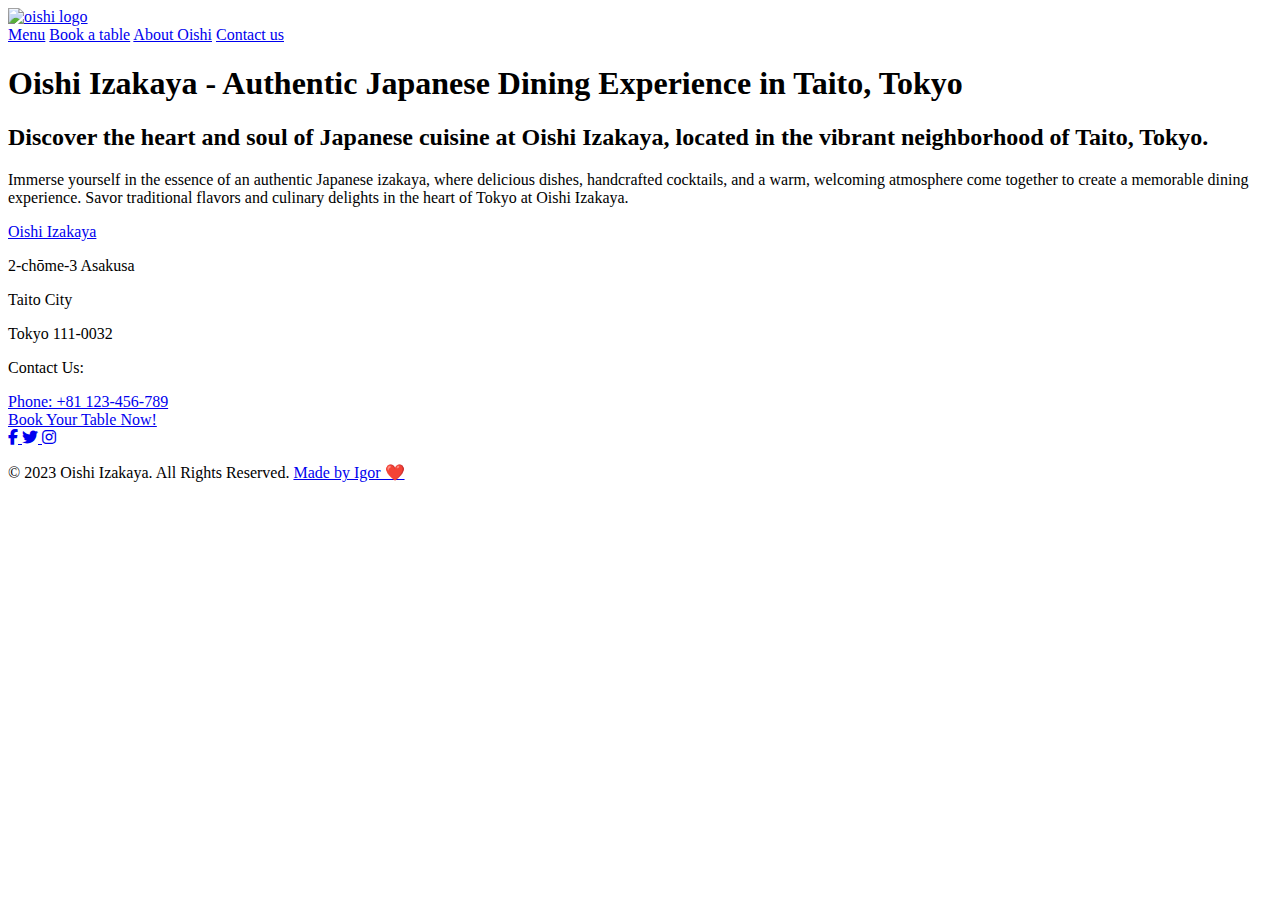
==== about.html @ 7a70d9ac "feat: add about.html" ====
<!DOCTYPE html>
<html lang="en">
<head>
    <meta charset="UTF-8">
    <meta name="viewport" content="width=device-width, initial-scale=1.0">
    <title>Oishi Izakaya, About Us</title>
    <link rel="stylesheet" href="css/styles.css">
    <link rel="stylesheet" href="https://cdnjs.cloudflare.com/ajax/libs/font-awesome/6.4.0/css/all.min.css">
    <link rel="icon" href="img/favicon.ico" type="image/x-icon">
    <meta name="description" content="Experience Oishi Izakaya - a haven of authentic Japanese flavors and ambiance. Indulge in the delicacies of traditional Japanese cuisine and drinks.">
    <meta name="keywords" content="Oishi, Izakaya, Japanese, Tavern, Sake, Cuisine, Authentic, Tokyo Flavors">
    <meta name="author" content="Igor Dinuzzi">
    <meta name="robots" content="index, follow">
    <meta name="og:title" content="Oishi Izakaya - Authentic Japanese Flavors and Ambiance">
    <meta name="og:description" content="Experience Oishi Izakaya - a haven of authentic Japanese flavors and ambiance. Indulge in the delicacies of traditional Japanese cuisine and drinks.">
    <meta name="og:url" content="https://igordinuzzi.github.io/oishiizakaya/">
    <meta name="og:type" content="website">
    <meta name="og:site_name" content="Oishi Izakaya">    
</head>
<body>
    <header>
        <div>
            <a href="index.html" aria-label="Oishi Izakaya Home"><img src="img/oishi-logo.svg" alt="oishi logo"></a>
        </div>
        <nav>
            <a href="menu.html" aria-label="View our menu">Menu</a>
            <a href="reservation.html" aria-label="Reserve a table at our izakaya">Book a table</a>
            <a href="about.html" aria-label="Learn more about our history and values">About Oishi</a>
            <a href="contact.html" aria-label="Contact us">Contact us</a>
        </nav>
    </header>
<main>
        <div>
            <h1>Oishi Izakaya - Authentic Japanese Dining Experience in Taito, Tokyo</h1>
            <h2>Discover the heart and soul of Japanese cuisine at Oishi Izakaya, located in the vibrant neighborhood of Taito, Tokyo.</h2>
            <p>Immerse yourself in the essence of an authentic Japanese izakaya, where delicious dishes, handcrafted cocktails, and a warm, welcoming 
            atmosphere come together to create a memorable dining experience. Savor traditional flavors and culinary delights in 
            the heart of Tokyo at Oishi Izakaya.</p>
        </div>
    </main>
    <footer>
        <div class="address">
            <a href="https://maps.app.goo.gl/okZDz75m9zWryP996" target="_blank"><p>Oishi Izakaya</p></a>
            <p>2-chōme-3 Asakusa</p>
            <p>Taito City</p>
            <p>Tokyo 111-0032</p>
        </div>
    
        <div class="contact">
            <p>Contact Us:</p>
            <a href="tel:+81123456789">Phone: +81 123-456-789</a>
        </div>
    
        <div class="cta">
            <a href="reservation.html">Book Your Table Now!</a>
        </div>
    
        <div class="social-icons">
            <a href="https://www.facebook.com/" target="_blank" aria-label="Link to our Facebook page">
                <i class="fab fa-facebook-f"></i>
            </a>
            <a href="https://twitter.com/" target="_blank" aria-label="Link to our Twitter page">
                <i class="fab fa-twitter"></i>
            </a>
            <a href="https://www.instagram.com/" target="_blank" aria-label="Link to our Instagram page">
                <i class="fab fa-instagram"></i>
            </a>
        </div>
    
        <div class="copyright">
            <p>&copy; 2023 Oishi Izakaya. All Rights Reserved. <a href="https://github.com/igordinuzzi/" target="_blank">Made by Igor ❤️</a></p>
        </div>
    </footer>
    
    <script src="script/script.js"></script>  
</body>
</html>
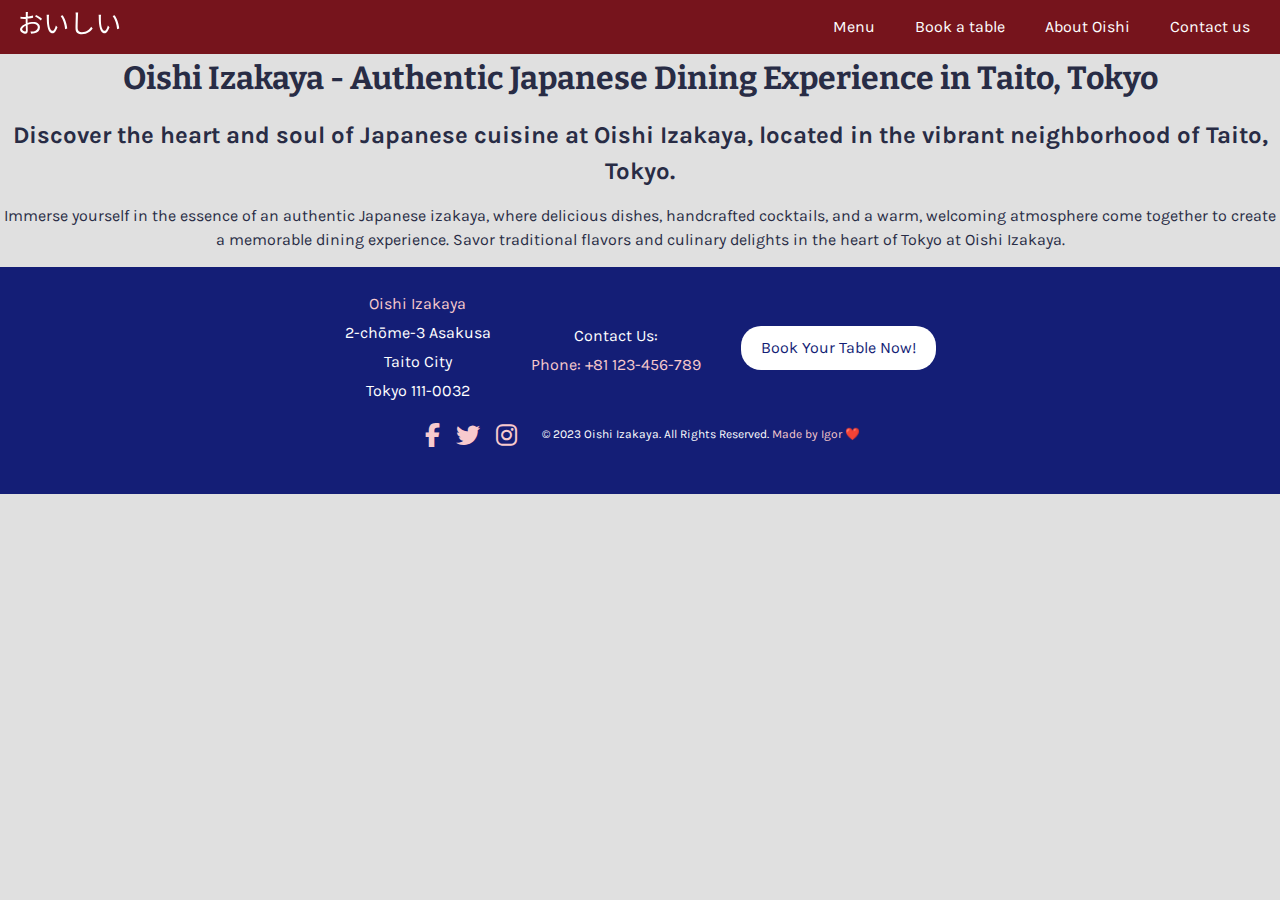
==== commit 77b1da3c: "Update footer in ABOUT" ====
--- a/about.html
+++ b/about.html
@@ -39,36 +39,40 @@
         </div>
     </main>
     <footer>
-        <div class="address">
-            <a href="https://maps.app.goo.gl/okZDz75m9zWryP996" target="_blank"><p>Oishi Izakaya</p></a>
-            <p>2-chōme-3 Asakusa</p>
-            <p>Taito City</p>
-            <p>Tokyo 111-0032</p>
+        <div class="upper-row">
+            <div class="address">
+                <a href="https://maps.app.goo.gl/okZDz75m9zWryP996" target="_blank"><p>Oishi Izakaya</p></a>
+                <p>2-chōme-3 Asakusa</p>
+                <p>Taito City</p>
+                <p>Tokyo 111-0032</p>
+            </div>
+    
+            <div class="contact">
+                <p>Contact Us:</p>
+                <a href="tel:+81123456789">Phone: +81 123-456-789</a>
+            </div>
+    
+            <div class="cta">
+                <a href="reservation.html">Book Your Table Now!</a>
+            </div>
         </div>
     
-        <div class="contact">
-            <p>Contact Us:</p>
-            <a href="tel:+81123456789">Phone: +81 123-456-789</a>
-        </div>
+        <div class="lower-row">
+            <div class="social-icons">
+                <a href="https://www.facebook.com/" target="_blank" aria-label="Link to our Facebook page">
+                    <i class="fab fa-facebook-f"></i>
+                </a>
+                <a href="https://twitter.com/" target="_blank" aria-label="Link to our Twitter page">
+                    <i class="fab fa-twitter"></i>
+                </a>
+                <a href="https://www.instagram.com/" target="_blank" aria-label="Link to our Instagram page">
+                    <i class="fab fa-instagram"></i>
+                </a>
+            </div>
     
-        <div class="cta">
-            <a href="reservation.html">Book Your Table Now!</a>
-        </div>
-    
-        <div class="social-icons">
-            <a href="https://www.facebook.com/" target="_blank" aria-label="Link to our Facebook page">
-                <i class="fab fa-facebook-f"></i>
-            </a>
-            <a href="https://twitter.com/" target="_blank" aria-label="Link to our Twitter page">
-                <i class="fab fa-twitter"></i>
-            </a>
-            <a href="https://www.instagram.com/" target="_blank" aria-label="Link to our Instagram page">
-                <i class="fab fa-instagram"></i>
-            </a>
-        </div>
-    
-        <div class="copyright">
-            <p>&copy; 2023 Oishi Izakaya. All Rights Reserved. <a href="https://github.com/igordinuzzi/" target="_blank">Made by Igor ❤️</a></p>
+            <div class="copyright">
+                <p>&copy; 2023 Oishi Izakaya. All Rights Reserved. <a href="https://github.com/igordinuzzi/" target="_blank">Made by Igor ❤️</a></p>
+            </div>
         </div>
     </footer>
     
--- a/css/styles.css
+++ b/css/styles.css
@@ -0,0 +1,535 @@
+@import url('https://fonts.googleapis.com/css2?family=Bitter&family=Karla:wght@300;400;700&display=swap');
+
+* {
+  margin: 0;
+  padding: 0;
+  box-sizing: border-box;
+}
+
+body {
+  line-height: 1.5;
+  color: #282c45; 
+  background-color: #E0E0E0; 
+  font-family: 'Karla', sans-serif;
+  font-size: 16px;
+  text-align: center;
+}
+
+/* Style for the container */
+.container {
+  display: flex;
+  justify-content: space-between;
+  align-items: center;
+  flex-wrap: wrap;
+  margin: 0;
+  padding: 0;
+  height: auto; 
+}
+
+/* Style for each column */
+.column {
+  flex: 0 0 calc(50% - 0.5px); 
+  max-width: calc(50% - 0.5px); 
+  padding: 0;
+  text-align: center;
+  margin: 0;
+  position: relative;
+  overflow: hidden;
+  box-sizing: border-box;
+  height: auto; 
+
+  /* Adjust the position property for child elements */
+  display: flex;
+  flex-direction: column;
+  justify-content: space-between;
+}
+
+/* Style for images within columns */
+.column img {
+  width: 100%;
+  max-height: 100%;
+  object-fit: cover;
+  height: auto; 
+}
+
+/* Style for the semi-transparent overlay */
+.column::before {
+  content: "";
+  position: absolute;
+  top: 0;
+  left: 0;
+  width: 100%;
+  height: 100%;
+  background: rgba(0, 0, 0, 0.6);
+  opacity: 0;
+  z-index: 1;
+  transition: opacity 0.3s;
+}
+
+/* Style for text */
+.column .content {
+  position: absolute;
+  bottom: 0; 
+  left: 50%;
+  transform: translateX(-50%); 
+  z-index: 2;
+  color: #fff;
+  text-align: center;
+  padding: 20px;
+  background: rgba(0, 0, 0, 0.6); 
+  width: 100%;
+}
+
+.column h1,
+.column a {
+  z-index: 3; /* Adjust z-index for text and button */
+  margin: 0;
+  padding: 10px;
+}
+
+/* Center text and button vertically and horizontally */
+.column h1 {
+  display: inline-block;
+  text-align: center;
+}
+
+/* Media query for smaller screens (e.g., mobile) */
+@media screen and (max-width: 768px) {
+  .container {
+    flex-direction: column;
+  }
+
+  .column {
+    flex: 0 0 100%; /* Make the columns full width on mobile */
+    margin-bottom: 1px; 
+
+    /* Adjust font size and padding for text and button on mobile */
+    .column h1 {
+      font-size: 24px;
+      padding: 10px;
+    }
+
+    .column a {
+      font-size: 16px;
+      padding: 10px 20px;
+    }
+  }
+}
+
+
+
+
+
+
+
+
+/* Fonts */
+h1, h2, h3, h4, h5, h6 {
+    font-weight: bold;
+    margin-bottom: 15px;
+  }
+  
+  h1 {
+    font-size: 32px;
+    font-family: 'Bitter', serif;
+    text-align: center;
+  }
+  
+  h2 {
+    font-size: 24px;
+  }
+  
+  p {
+    margin-bottom: 15px;
+  }
+  
+  /* Navigation */
+  header {
+    display: flex;
+    justify-content: space-between;
+    align-items: center;
+    background-color: #76141C;
+    padding: 10px 20px;
+    color: #fff;
+    text-align: center;
+  }
+  
+
+header div img {
+    width: 100px; 
+    height: auto;
+}
+
+nav {
+    display: flex;
+    gap: 20px;
+}
+
+nav a {
+    color: #fff;
+    text-decoration: none;
+    padding: 5px 10px;
+    border-radius: 5px;
+    transition: background-color 0.3s;
+}
+
+nav a:hover {
+    background-color: #141E76;
+    color: #fff;
+}
+
+.menu-icon {
+    display: none;
+    font-size: 24px;
+    cursor: pointer;
+}
+
+/* Responsive design */
+@media screen and (max-width: 768px) {
+    nav {
+        display: none;
+    }
+
+    .menu-icon {
+        display: block;
+        color: #fff;
+    }
+}
+
+  /* Footer */
+
+  footer {
+    background-color: #141E76;
+    color: #fff;
+    padding: 20px;
+    font-family: 'Karla', sans-serif;
+    text-align: center;
+    margin-top: 0; /* Set the margin-top to 0 to remove spacing from the top */
+    margin-bottom: 0; /* Set the margin-bottom to 0 to remove spacing from the bottom */
+  }
+
+footer a {
+    color: #F8CACD;
+    text-decoration: none;
+}
+
+footer a:hover {
+    color: #B5BCFF;
+}
+
+.upper-row, .lower-row {
+    display: flex;
+    justify-content: center;
+    align-items: center;
+    flex-wrap: wrap;
+    gap: 20px;
+    margin-bottom: 10px;
+}
+
+.address, .contact, .cta {
+    margin: 0 10px;
+}
+
+.address p, .contact p {
+    margin: 5px 0;
+}
+
+.cta a {
+    display: inline-block;
+    background-color: #fff;
+    color: #141E76;
+    padding: 10px 20px;
+    border-radius: 20px;
+    transition: background-color 0.3s ease;
+}
+
+.cta a:hover {
+    background-color: #B5BCFF;
+    color: #141E76;
+}
+
+.social-icons {
+    font-size: 24px;
+    margin-bottom: 10px;
+}
+
+.social-icons a {
+    margin: 0 5px;
+}
+
+.copyright {
+    font-size: 12px;
+}
+
+@media (max-width: 768px) {
+    .upper-row, .lower-row {
+        flex-direction: column;
+    }
+
+    .address, .contact, .cta {
+        margin: 10px 0;
+    }
+}
+
+
+
+/* Links */
+
+  a {
+    text-decoration: none;
+    color: #76141C;
+  }
+  
+  a:hover {
+    text-decoration: none;
+    color: #141E76;
+  }
+
+
+/* Style for the hero image container */
+.hero-image {
+  position: relative;
+  width: 100%;
+  max-width: 100%;
+}
+
+/* Style for the hero image */
+.hero-image img {
+  width: 100%;
+  height: auto;
+  display: block;
+}
+
+/* Style for the semi-transparent overlay */
+.hero-image::before {
+  content: "";
+  position: absolute;
+  top: 0;
+  left: 0;
+  width: 100%;
+  height: 100%;
+  background: rgba(0, 0, 0, 0.6); 
+}
+
+/* Style for the hero text and button */
+.hero-text {
+  position: absolute;
+  top: 50%;
+  left: 50%;
+  transform: translate(-50%, -50%);
+  text-align: center;
+  color: #fff;
+  width: 80%; 
+}
+
+.hero-text h1 {
+  font-size: 2em; 
+  margin-bottom: 1.5em; 
+}
+
+/* Style for the button */
+.btn {
+  display: inline-block;
+  padding: 10px 20px;
+  font-size: 1em; 
+  text-align: center;
+  border: none;
+  border-radius: 20px;
+  cursor: pointer;
+  transition: background-color 0.3s;
+  background-color: #76141C;
+  color: #fff;
+  font-family: 'Karla', sans-serif;
+}
+
+.btn:hover {
+  background-color: #141E76;
+  color: #fff;
+}
+
+/* Media query for smaller screens (mobile) */
+@media screen and (max-width: 768px) {
+  .hero-text {
+    width: 90%; 
+  }
+
+  .hero-text h1 {
+    font-size: 1em; 
+    margin-bottom: 1em; 
+  }
+
+  /* Style for the button on smaller screens */
+  .btn {
+    font-size: 0.9em; 
+    padding: 0.8em 1.6em; 
+  }
+}
+
+
+/* Style for the reviews section */
+.reviews-section {
+  background-color: #F8CACD;
+  color: #141E76;
+  padding: 40px;
+  margin-bottom: 0;
+  text-align: center;
+}
+
+/* Center the text in the reviews section */
+.reviews-section h2 {
+  font-size: 28px;
+  margin-bottom: 20px;
+}
+
+/* Style for review columns */
+.review-columns {
+  display: flex;
+  justify-content: space-between;
+  flex-wrap: wrap;
+}
+
+/* Style for individual columns */
+.review-column {
+  width: calc(50% - 20px); /* 50% width with margin */
+  margin: 0 10px;
+  box-sizing: border-box;
+}
+
+/* Style for individual reviews */
+.review {
+  color: #141E76;
+  padding: 20px;
+  margin-bottom: 20px;
+  text-align: center;
+  border: 2px solid #141E76; /* Add a 1px solid border with the same color as the text */
+  background: none; /* Remove the background */
+}
+
+
+/* Style for review author's name */
+.review-author {
+  font-size: 16px;
+  font-family: 'Bitter', serif;
+}
+
+/* Style for review content */
+.review-content {
+  font-size: 18px;
+  font-weight: bold;
+}
+
+/* Responsive design for smaller screens (e.g., mobile) */
+@media screen and (max-width: 768px) {
+  /* Adjust styles for smaller screens */
+  .reviews-section h2 {
+      font-size: 24px;
+  }
+  .review-columns {
+      flex-direction: column;
+  }
+  .review-column {
+      width: 100%;
+  }
+  .review {
+      padding: 15px;
+  }
+  .review-author {
+      font-size: 14px;
+  }
+  .review-content {
+      font-size: 16px;
+  }
+}
+
+
+  /* Menu */
+
+  .item {
+    text-align: center;
+  }
+
+  .item-name {
+    font-weight: bold;
+    font-size: 20px;
+  }
+
+  .item-description {
+    color: #666;
+  }
+
+  .tab {
+  }
+
+
+/* Style for the tab */
+.tab {
+  display: inline-block;    
+  padding: 10px 20px;      
+  cursor: pointer;          
+  background-color: #f0f0f0; 
+  border: 1px solid #ccc;  
+  transition: background-color 0.3s; 
+  margin-right: 10px;      
+  border-radius: 5px;     
+  text-align: center;     
+}
+
+.tab:hover {
+  background-color: #e0e0e0; 
+}
+
+.tab.active {
+  background-color: #141E76; 
+  color: white;           
+}
+
+
+/* General styling for labels */
+label {
+  display: block;       
+  margin: 15px 0 5px;  
+  font-weight: bold;  
+  color: #333;
+}
+
+/* General styling for input fields */
+input {
+  width: 20%;         
+  padding: 10px;      
+  border: 1px solid #ccc; 
+  border-radius: 4px;  
+  font-size: 14px;    
+  color: #555;        
+  box-sizing: border-box; 
+  transition: border-color 0.3s; 
+}
+
+/* Effect for focusing on input fields */
+input:focus {
+  border-color: #141E76; 
+  outline: none;    
+}
+
+/* Styling specifically for the placeholder text in inputs */
+input::placeholder {
+  color: #999;
+}      
+
+/* Styling for the submit input */
+input[type="submit"] {
+  background-color: #76141C;  
+  color: white;               
+  padding: 10px 20px;        
+  border: none;              
+  border-radius: 5px;         
+  cursor: pointer;            
+  font-size: 16px;            
+  transition: background-color 0.3s; 
+}
+
+/* Hover effect for the submit input */
+input[type="submit"]:hover {
+  background-color: #141E76;  
+}
+
+
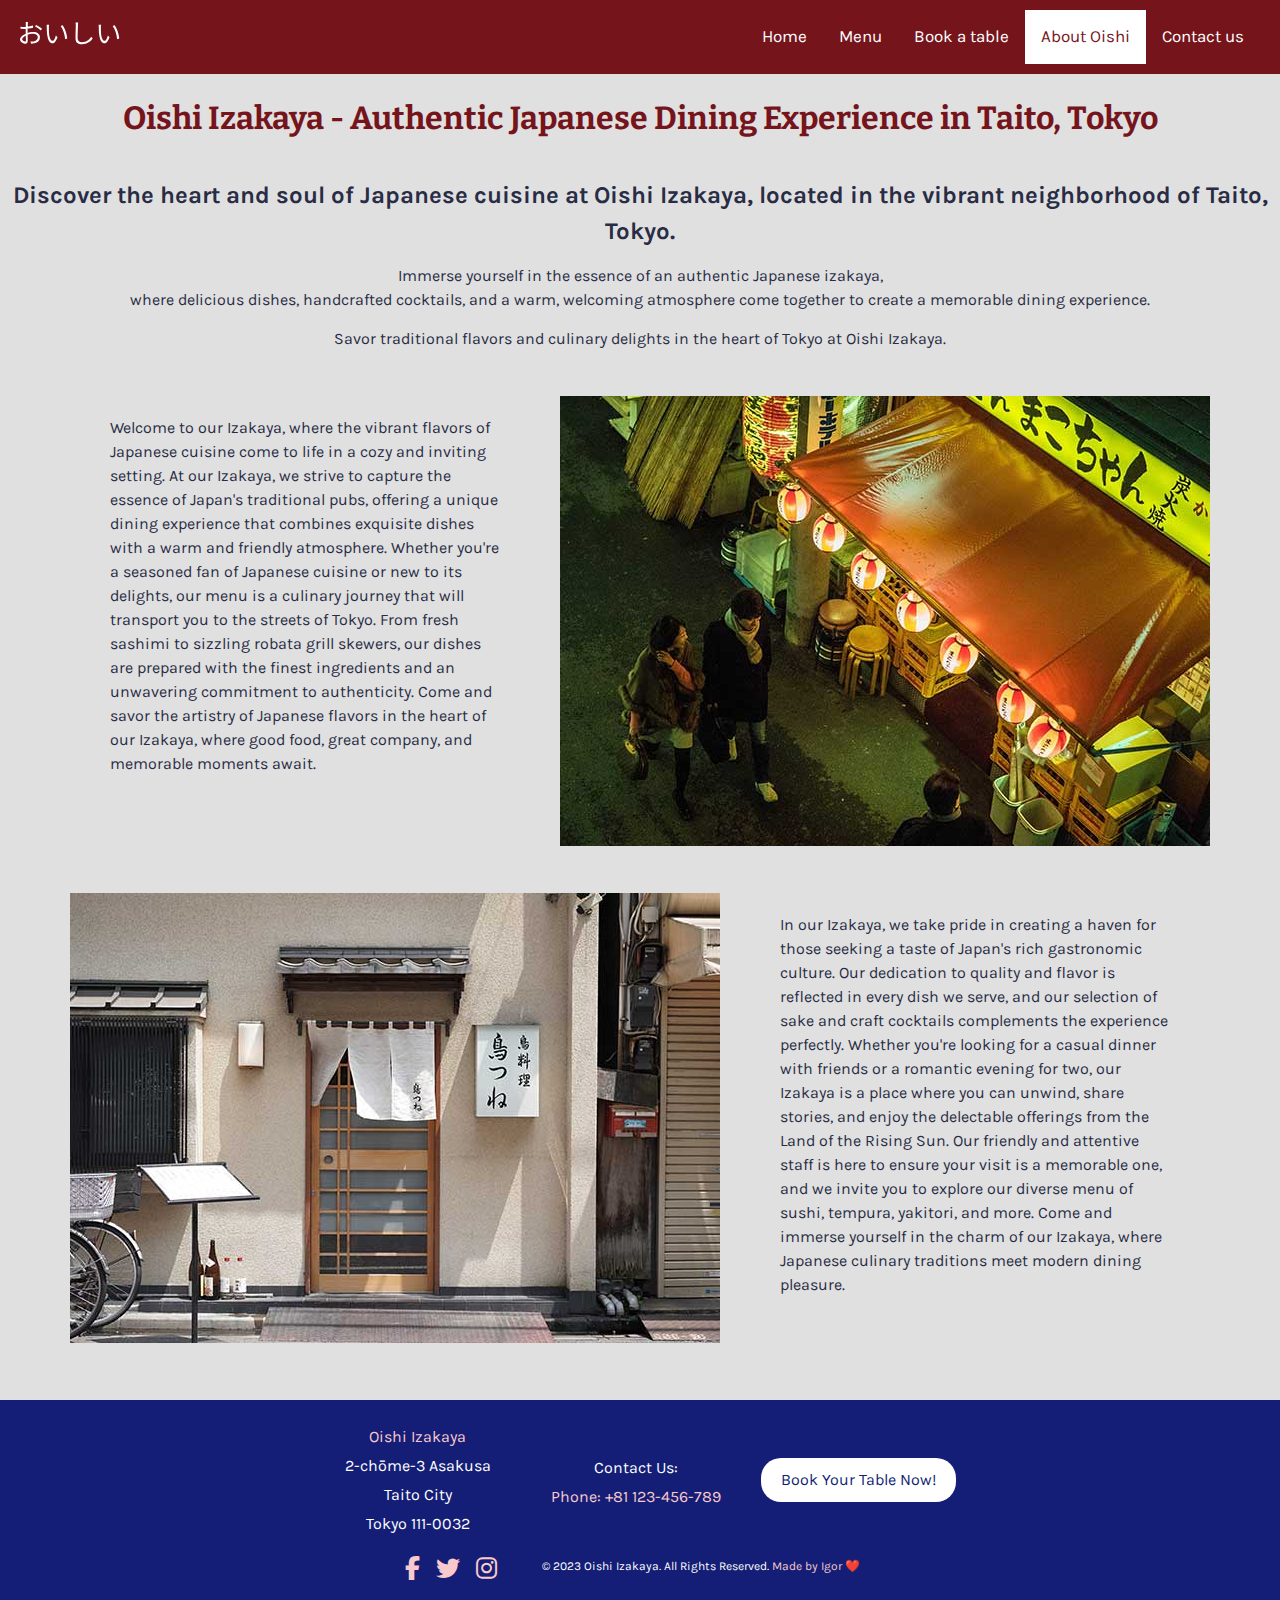
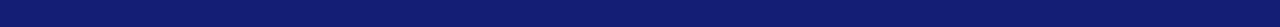
==== commit 3761205b: "Update about.html" ====
--- a/about.html
+++ b/about.html
@@ -22,20 +22,82 @@
         <div>
             <a href="index.html" aria-label="Oishi Izakaya Home"><img src="img/oishi-logo.svg" alt="oishi logo"></a>
         </div>
-        <nav>
-            <a href="menu.html" aria-label="View our menu">Menu</a>
-            <a href="reservation.html" aria-label="Reserve a table at our izakaya">Book a table</a>
-            <a href="about.html" aria-label="Learn more about our history and values">About Oishi</a>
-            <a href="contact.html" aria-label="Contact us">Contact us</a>
+        <nav aria-label="Main Navigation Menu">
+            <div class="topnav" id="myTopnav">
+                <a href="index.html" aria-label="View our menu">Home</a>
+                <a href="menu.html" aria-label="View our menu">Menu</a>
+                <a href="reservation.html" aria-label="Reserve a table at our izakaya">Book a table</a>
+                <a href="about.html" aria-label="Learn more about our history and values" class="active">About Oishi</a>
+                <a href="contact.html" aria-label="Contact us">Contact us</a>
+                <a href="javascript:void(0);" class="icon" onclick="myFunction()">
+                  <i class="fa fa-bars"></i>
+                </a>
+              </div>
         </nav>
     </header>
 <main>
         <div>
             <h1>Oishi Izakaya - Authentic Japanese Dining Experience in Taito, Tokyo</h1>
             <h2>Discover the heart and soul of Japanese cuisine at Oishi Izakaya, located in the vibrant neighborhood of Taito, Tokyo.</h2>
-            <p>Immerse yourself in the essence of an authentic Japanese izakaya, where delicious dishes, handcrafted cocktails, and a warm, welcoming 
-            atmosphere come together to create a memorable dining experience. Savor traditional flavors and culinary delights in 
+            <p>Immerse yourself in the essence of an authentic Japanese izakaya,<br> where delicious dishes, handcrafted cocktails, and a warm, welcoming 
+            atmosphere come together to create a memorable dining experience.</p>
+            <p>Savor traditional flavors and culinary delights in 
             the heart of Tokyo at Oishi Izakaya.</p>
+        </div>
+        <div class="container">
+            <div class="row">
+                <div class="column">
+                    <div class="text">
+                        <p>Welcome to our Izakaya, where the vibrant flavors of Japanese cuisine come to life in 
+                            a cozy and inviting setting. At our Izakaya, we strive to capture the essence of 
+                            Japan's traditional pubs, offering a unique dining experience that combines exquisite 
+                            dishes with a warm and friendly atmosphere. Whether you're a seasoned fan of Japanese 
+                            cuisine or new to its delights, our menu is a culinary journey that will transport you to 
+                            the streets of Tokyo. From fresh sashimi to sizzling robata grill skewers, our dishes 
+                            are prepared with the finest ingredients and an unwavering commitment to authenticity. 
+                            Come and savor the artistry of Japanese flavors in the heart of our Izakaya, where good food, 
+                            great company, and memorable moments await.</p>
+                    </div>
+                </div>
+                <div class="column">
+                    <div class="image">
+                        <picture>
+                            <!-- For devices with a maximum width of 768px (generally, mobile devices) -->
+                            <source media="(max-width: 768px)" srcset="img/about-01-mobile.jpg">
+                            <!-- For devices wider than 768px (like desktops) -->
+                            <img src="img/about-01.jpg" alt="Menu">
+                          </picture>
+                    </div>
+                </div>
+            </div>
+            <div class="row">
+                <div class="column">
+                    <div class="image">
+                        <picture>
+                            <!-- For devices with a maximum width of 768px (generally, mobile devices) -->
+                            <source media="(max-width: 768px)" srcset="img/about-02-mobile.jpg">
+                            <!-- For devices wider than 768px (like desktops) -->
+                            <img src="img/about-02.jpg" alt="Reservation">
+                          </picture>
+                    </div>
+                </div>
+                <div class="column">
+                    <div class="text">
+                        <p>
+                            In our Izakaya, we take pride in creating a haven for those seeking 
+                            a taste of Japan's rich gastronomic culture. Our dedication to quality 
+                            and flavor is reflected in every dish we serve, and our selection 
+                            of sake and craft cocktails complements the experience perfectly. 
+                            Whether you're looking for a casual dinner with friends or a romantic 
+                            evening for two, our Izakaya is a place where you can unwind, share stories, 
+                            and enjoy the delectable offerings from the Land of the Rising Sun. 
+                            Our friendly and attentive staff is here to ensure your visit is a memorable one, 
+                            and we invite you to explore our diverse menu of sushi, tempura, yakitori, and more. 
+                            Come and immerse yourself in the charm of our Izakaya, where Japanese culinary 
+                            traditions meet modern dining pleasure.</p>
+                    </div>
+                </div>
+            </div>
         </div>
     </main>
     <footer>
@@ -75,7 +137,15 @@
             </div>
         </div>
     </footer>
-    
-    <script src="script/script.js"></script>  
+    <script>
+        function myFunction() {
+          var x = document.getElementById("myTopnav");
+          if (x.className === "topnav") {
+            x.className += " responsive";
+          } else {
+            x.className = "topnav";
+          }
+        }
+        </script>
 </body>
 </html>
--- a/css/styles.css
+++ b/css/styles.css
@@ -1,3 +1,5 @@
+
+
 @import url('https://fonts.googleapis.com/css2?family=Bitter&family=Karla:wght@300;400;700&display=swap');
 
 * {
@@ -9,141 +11,120 @@
 body {
   line-height: 1.5;
   color: #282c45; 
-  background-color: #E0E0E0; 
+  background-color: #E0E0E0
+; 
   font-family: 'Karla', sans-serif;
   font-size: 16px;
   text-align: center;
 }
 
-/* Style for the container */
 .container {
-  display: flex;
-  justify-content: space-between;
-  align-items: center;
+  max-width: 1200px;
+  margin: 0 auto;
+  padding: 20px;
+  text-align: left; 
+}
+
+.row {
+  display: flex;
   flex-wrap: wrap;
-  margin: 0;
-  padding: 0;
-  height: auto; 
-}
-
-/* Style for each column */
+  margin-bottom: 20px;
+}
+
 .column {
-  flex: 0 0 calc(50% - 0.5px); 
-  max-width: calc(50% - 0.5px); 
-  padding: 0;
-  text-align: center;
-  margin: 0;
-  position: relative;
-  overflow: hidden;
-  box-sizing: border-box;
-  height: auto; 
-
-  /* Adjust the position property for child elements */
-  display: flex;
-  flex-direction: column;
-  justify-content: space-between;
-}
-
-/* Style for images within columns */
-.column img {
-  width: 100%;
-  max-height: 100%;
-  object-fit: cover;
-  height: auto; 
-}
-
-/* Style for the semi-transparent overlay */
-.column::before {
-  content: "";
-  position: absolute;
-  top: 0;
-  left: 0;
-  width: 100%;
-  height: 100%;
-  background: rgba(0, 0, 0, 0.6);
-  opacity: 0;
-  z-index: 1;
-  transition: opacity 0.3s;
-}
-
-/* Style for text */
-.column .content {
-  position: absolute;
-  bottom: 0; 
-  left: 50%;
-  transform: translateX(-50%); 
-  z-index: 2;
-  color: #fff;
-  text-align: center;
+  flex: 1;
+  padding: 10px;
+}
+
+.text {
   padding: 20px;
-  background: rgba(0, 0, 0, 0.6); 
-  width: 100%;
-}
-
-.column h1,
-.column a {
-  z-index: 3; /* Adjust z-index for text and button */
-  margin: 0;
-  padding: 10px;
-}
-
-/* Center text and button vertically and horizontally */
-.column h1 {
-  display: inline-block;
-  text-align: center;
-}
-
-/* Media query for smaller screens (e.g., mobile) */
+  margin: 0 auto; 
+}
+
+.text p {
+  font-size: 16px;
+}
+
+.image {
+  max-width: 100%;
+}
+
+/* Media query for responsiveness */
 @media screen and (max-width: 768px) {
   .container {
-    flex-direction: column;
+    text-align: center; 
+  }
+
+  .row {
+    flex-direction: column; 
   }
 
   .column {
-    flex: 0 0 100%; /* Make the columns full width on mobile */
-    margin-bottom: 1px; 
-
-    /* Adjust font size and padding for text and button on mobile */
-    .column h1 {
-      font-size: 24px;
-      padding: 10px;
-    }
-
-    .column a {
-      font-size: 16px;
-      padding: 10px 20px;
-    }
-  }
-}
-
-
-
-
-
-
-
-
-/* Fonts */
+    flex: 100%;
+    padding: 10px;
+  }
+
+  .text {
+    margin: 0; 
+  }
+
+  .column .text p {
+    font-size: 14px; 
+  }
+
+  .column .image img {
+    max-width: 100%; 
+  }
+}
+
+
+
+
+/* Default font styles */
 h1, h2, h3, h4, h5, h6 {
-    font-weight: bold;
-    margin-bottom: 15px;
-  }
+  font-weight: bold;
+  margin-bottom: 15px;
+}
+
+h1 {
+  font-size: 32px;
+  font-family: 'Bitter', serif;
+  text-align: center;
+  color: #76141C;
+  padding-top: 20px;
+  padding-bottom: 20px;
+}
+
+h2 {
+  font-size: 24px;
+}
+
+p {
+  margin-bottom: 15px;
+  padding-left: 20px;
+  padding-right: 20px;
+}
+
+/* Media query for responsiveness */
+@media screen and (max-width: 768px) {
+  h1 {
+      font-size: 28px;
+      padding-top: 10px;
+      padding-bottom: 10px;
+  }
+
+  h2 {
+      font-size: 20px;
+  }
+
+  p {
+      font-size: 14px; 
+  }
+}
+
+
   
-  h1 {
-    font-size: 32px;
-    font-family: 'Bitter', serif;
-    text-align: center;
-  }
-  
-  h2 {
-    font-size: 24px;
-  }
-  
-  p {
-    margin-bottom: 15px;
-  }
-  
-  /* Navigation */
+  /* Header */
   header {
     display: flex;
     justify-content: space-between;
@@ -160,43 +141,60 @@
     height: auto;
 }
 
-nav {
-    display: flex;
-    gap: 20px;
-}
-
-nav a {
-    color: #fff;
-    text-decoration: none;
-    padding: 5px 10px;
-    border-radius: 5px;
-    transition: background-color 0.3s;
-}
-
-nav a:hover {
-    background-color: #141E76;
-    color: #fff;
-}
-
-.menu-icon {
-    display: none;
-    font-size: 24px;
-    cursor: pointer;
-}
-
-/* Responsive design */
-@media screen and (max-width: 768px) {
-    nav {
-        display: none;
-    }
-
-    .menu-icon {
-        display: block;
-        color: #fff;
-    }
-}
-
-  /* Footer */
+/* Navigation */
+.topnav {
+  overflow: hidden;
+}
+
+.topnav a {
+  float: left;
+  display: block;
+  color: #fff;
+  text-align: center;
+  padding: 14px 16px;
+  text-decoration: none;
+  font-size: 17px;
+}
+
+.topnav a:hover {
+  background-color: #fff;
+  color: #76141C;
+}
+
+.topnav a.active {
+  background-color: #fff;
+  color: #76141C;
+}
+
+.topnav .icon {
+  display: none;
+}
+
+@media screen and (max-width: 600px) {
+  .topnav a:not(:first-child) {display: none;}
+  .topnav a.icon {
+    float: right;
+    display: block;
+  }
+}
+
+@media screen and (max-width: 600px) {
+  .topnav.responsive {position: relative;}
+  .topnav.responsive .icon {
+    position: absolute;
+    right: 0;
+    top: 0;
+  }
+  .topnav.responsive a {
+    float: none;
+    display: block;
+    text-align: left;
+  }
+}
+
+
+
+/* Footer */
 
   footer {
     background-color: #141E76;
@@ -204,8 +202,8 @@
     padding: 20px;
     font-family: 'Karla', sans-serif;
     text-align: center;
-    margin-top: 0; /* Set the margin-top to 0 to remove spacing from the top */
-    margin-bottom: 0; /* Set the margin-bottom to 0 to remove spacing from the bottom */
+    margin-top: 0; 
+    margin-bottom: 0; 
   }
 
 footer a {
@@ -282,50 +280,39 @@
   
   a:hover {
     text-decoration: none;
-    color: #141E76;
-  }
-
-
-/* Style for the hero image container */
-.hero-image {
-  position: relative;
+    color: #350004;
+  }
+
+/* Hero Section */
+.hero-section {
+  background: #764214;
   width: 100%;
-  max-width: 100%;
-}
-
-/* Style for the hero image */
-.hero-image img {
-  width: 100%;
-  height: auto;
-  display: block;
-}
-
-/* Style for the semi-transparent overlay */
-.hero-image::before {
-  content: "";
-  position: absolute;
-  top: 0;
-  left: 0;
-  width: 100%;
-  height: 100%;
-  background: rgba(0, 0, 0, 0.6); 
-}
-
-/* Style for the hero text and button */
-.hero-text {
-  position: absolute;
-  top: 50%;
-  left: 50%;
-  transform: translate(-50%, -50%);
-  text-align: center;
+  display: flex;
+  justify-content: center; 
+  align-items: center;     
+  padding: 100px 0;        
+}
+
+.hero-content {
+  text-align: center;
+  color: white; 
+}
+
+.hero-content h1 {
+  font-size: 2em; 
+  margin-bottom: 20px;
   color: #fff;
-  width: 80%; 
-}
-
-.hero-text h1 {
-  font-size: 2em; 
-  margin-bottom: 1.5em; 
-}
+}
+
+
+/* Optional: Responsive adjustments */
+@media screen and (max-width: 768px) {
+  .hero-content h1 {
+      font-size: 1.5em;
+  }
+}
+
+
 
 /* Style for the button */
 .btn {
@@ -343,7 +330,7 @@
 }
 
 .btn:hover {
-  background-color: #141E76;
+  background-color: #764214;
   color: #fff;
 }
 
@@ -368,8 +355,8 @@
 
 /* Style for the reviews section */
 .reviews-section {
-  background-color: #F8CACD;
-  color: #141E76;
+  background-color: #764214;
+  color: #fff;
   padding: 40px;
   margin-bottom: 0;
   text-align: center;
@@ -381,28 +368,52 @@
   margin-bottom: 20px;
 }
 
-/* Style for review columns */
+/* Style for review columns container */
 .review-columns {
   display: flex;
-  justify-content: space-between;
   flex-wrap: wrap;
+  justify-content: center; 
 }
 
 /* Style for individual columns */
 .review-column {
-  width: calc(50% - 20px); /* 50% width with margin */
+  width: calc(33.33% - 20px); 
   margin: 0 10px;
   box-sizing: border-box;
 }
 
+/* Responsive design for smaller screens (e.g., mobile) */
+@media screen and (max-width: 768px) {
+  /* Adjust styles for smaller screens */
+  .reviews-section h2 {
+      font-size: 24px;
+  }
+  .review-columns {
+      flex-direction: column;
+  }
+  .review-column {
+      width: 100%;
+  }
+  .review {
+      padding: 15px;
+  }
+  .review-author {
+      font-size: 14px;
+  }
+  .review-content {
+      font-size: 16px;
+  }
+}
+
+
 /* Style for individual reviews */
 .review {
-  color: #141E76;
+  color: #fff;
   padding: 20px;
   margin-bottom: 20px;
   text-align: center;
-  border: 2px solid #141E76; /* Add a 1px solid border with the same color as the text */
-  background: none; /* Remove the background */
+  border: 2px solid #fff; 
+  background: none; 
 }
 
 
@@ -442,94 +453,167 @@
 }
 
 
-  /* Menu */
-
+/* Menu */
+.menu {
+  display: flex;
+  flex-direction: column; 
+  align-items: center;
+  text-align: center;
+}
+
+.tabs {
+  display: flex;
+  margin: 10px;
+  justify-content: center;
+}
+
+.tab {
+  display: inline-block;
+  padding: 10px 20px;
+  cursor: pointer;
+  background-color: #f0f0f0;
+  border: 1px solid #ccc;
+  transition: background-color 0.3s;
+  margin-right: 10px;
+  border-radius: 5px;
+}
+
+.tab:hover {
+  background-color: #e0e0e0;
+}
+
+.tab.active {
+  background-color: #141E76;
+  color: white;
+}
+
+.tab-content-gap {
+  height: 20px; 
+}
+
+.tab-content {
+  display: flex;
+  flex-wrap: wrap;
+  justify-content: space-between;
+}
+
+/* Menu responsive grid */
+.item {
+  text-align: center;
+  width: calc(25% - 20px); 
+  margin: 10px;
+  display: flex;
+  flex-direction: column;
+  align-items: center;
+}
+
+@media screen and (max-width: 768px) {
+  .tab-content {
+      width: 100%; 
+      padding: 0 10px; 
+  }
+
+  .tab {
+      margin: 5px 0;
+  }
+
+  /* Menu 2 columns on mobile */
   .item {
-    text-align: center;
-  }
-
-  .item-name {
-    font-weight: bold;
-    font-size: 20px;
-  }
-
-  .item-description {
-    color: #666;
-  }
-
-  .tab {
-  }
-
-
-/* Style for the tab */
-.tab {
-  display: inline-block;    
-  padding: 10px 20px;      
-  cursor: pointer;          
-  background-color: #f0f0f0; 
-  border: 1px solid #ccc;  
-  transition: background-color 0.3s; 
-  margin-right: 10px;      
-  border-radius: 5px;     
-  text-align: center;     
-}
-
-.tab:hover {
-  background-color: #e0e0e0; 
-}
-
-.tab.active {
-  background-color: #141E76; 
-  color: white;           
+      width: calc(50% - 20px); 
+  }
 }
 
 
 /* General styling for labels */
+
+#reservationForm {
+  padding-bottom: 50px;
+}
+
 label {
-  display: block;       
-  margin: 15px 0 5px;  
-  font-weight: bold;  
+  display: block;
+  width: 100%; 
+  margin: 10px 0 5px;
+  font-weight: bold;
+  text-align: center; 
   color: #333;
 }
 
-/* General styling for input fields */
-input {
-  width: 20%;         
-  padding: 10px;      
-  border: 1px solid #ccc; 
-  border-radius: 4px;  
-  font-size: 14px;    
-  color: #555;        
-  box-sizing: border-box; 
-  transition: border-color 0.3s; 
-}
-
-/* Effect for focusing on input fields */
-input:focus {
-  border-color: #141E76; 
-  outline: none;    
-}
-
-/* Styling specifically for the placeholder text in inputs */
-input::placeholder {
+/* General styling for input fields and select */
+input, select {
+  width: 50%; 
+  padding: 10px;
+  border: 1px solid #ccc;
+  border-radius: 4px;
+  font-size: 14px;
+  color: #555;
+  box-sizing: border-box;
+  transition: border-color 0.3s;
+}
+
+/* Effect for focusing on input fields and select */
+input:focus, select:focus {
+  border-color: #141E76;
+  outline: none;
+}
+
+/* Styling specifically for the placeholder text in inputs and select */
+input::placeholder, select::placeholder {
   color: #999;
-}      
+}
 
 /* Styling for the submit input */
 input[type="submit"] {
-  background-color: #76141C;  
-  color: white;               
-  padding: 10px 20px;        
-  border: none;              
-  border-radius: 5px;         
-  cursor: pointer;            
-  font-size: 16px;            
-  transition: background-color 0.3s; 
+  background-color: #76141C;
+  color: white;
+  padding: 10px 20px;
+  margin-top: 20px;
+  border: none;
+  border-radius: 5px;
+  cursor: pointer;
+  font-size: 16px;
+  transition: background-color 0.3s;
 }
 
 /* Hover effect for the submit input */
 input[type="submit"]:hover {
-  background-color: #141E76;  
-}
-
-
+  background-color: #764214;
+}
+
+/* Create a one-column layout on mobile */
+@media screen and (max-width: 768px) {
+  /* Make input fields wider on mobile */
+  input, select {
+    width: 80%;
+  }
+
+  label {
+    text-align: center; 
+  }
+}
+
+
+.location-container {
+  padding: 50px 20px; /* 50px top and bottom, 20px left and right */
+  display: flex;
+  flex-wrap: wrap;
+  justify-content: space-between;
+  align-items: center;
+}
+
+.location-details {
+  flex: 1;
+  text-align: center;
+}
+
+.map-container {
+  width: 100%;
+  text-align: center;
+  margin-bottom: 0;
+}
+
+iframe {
+  max-width: 100%;
+  height: 450px; /* Set the desired height */
+}
+
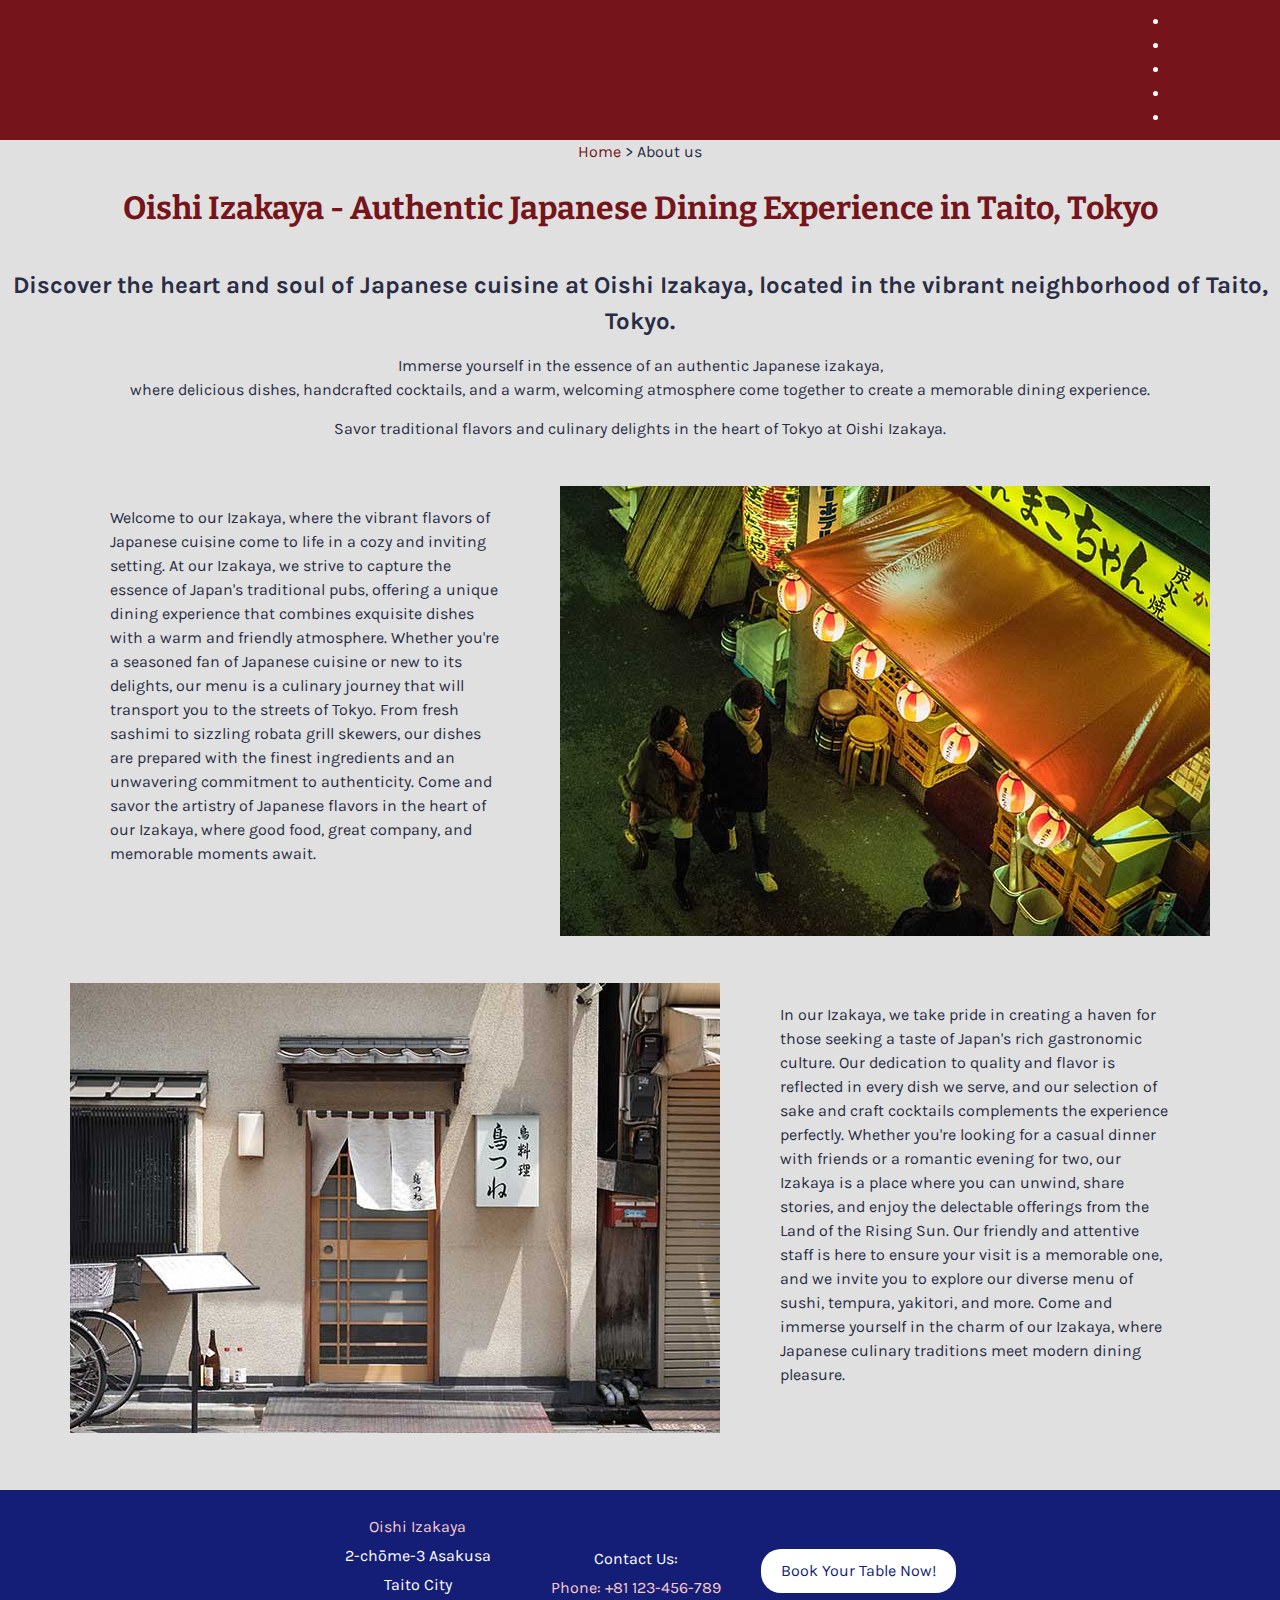
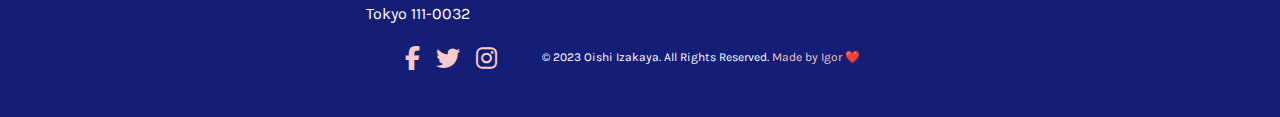
==== commit 394219ed: "Fix: the navigation in ABOUT" ====
--- a/about.html
+++ b/about.html
@@ -3,10 +3,11 @@
 <head>
     <meta charset="UTF-8">
     <meta name="viewport" content="width=device-width, initial-scale=1.0">
-    <title>Oishi Izakaya, About Us</title>
+    <title>Oishi Izakaya, About us</title>
     <link rel="stylesheet" href="css/styles.css">
     <link rel="stylesheet" href="https://cdnjs.cloudflare.com/ajax/libs/font-awesome/6.4.0/css/all.min.css">
     <link rel="icon" href="img/favicon.ico" type="image/x-icon">
+    <script src="js/responsive-nav.js"></script>
     <meta name="description" content="Experience Oishi Izakaya - a haven of authentic Japanese flavors and ambiance. Indulge in the delicacies of traditional Japanese cuisine and drinks.">
     <meta name="keywords" content="Oishi, Izakaya, Japanese, Tavern, Sake, Cuisine, Authentic, Tokyo Flavors">
     <meta name="author" content="Igor Dinuzzi">
@@ -19,24 +20,25 @@
 </head>
 <body>
     <header>
-        <div>
-            <a href="index.html" aria-label="Oishi Izakaya Home"><img src="img/oishi-logo.svg" alt="oishi logo"></a>
-        </div>
-        <nav aria-label="Main Navigation Menu">
-            <div class="topnav" id="myTopnav">
-                <a href="index.html" aria-label="View our menu">Home</a>
-                <a href="menu.html" aria-label="View our menu">Menu</a>
-                <a href="reservation.html" aria-label="Reserve a table at our izakaya">Book a table</a>
-                <a href="about.html" aria-label="Learn more about our history and values" class="active">About Oishi</a>
-                <a href="contact.html" aria-label="Contact us">Contact us</a>
-                <a href="javascript:void(0);" class="icon" onclick="myFunction()">
-                  <i class="fa fa-bars"></i>
-                </a>
-              </div>
+        <a href="index.html" aria-label="Oishi Izakaya Home" class="logo" data-scroll><img src="img/oishi-logo.svg" alt="oishi logo"></a>
+
+        <nav class="nav-collapse">
+          <ul>
+            <li class="menu-item"><a href="index.html" aria-label="View our menu">Home</a></li>
+            <li class="menu-item"><a href="menu.html" aria-label="View our menu">Menu</a></li>
+            <li class="menu-item"><a href="reservation.html" aria-label="Reserve a table at our izakaya">Book a table</a></li>
+            <li class="menu-item active"><a href="about.html" aria-label="Learn more about our history and values">About Oishi</a></li>
+            <li class="menu-item"><a href="contact.html" aria-label="Contact us">Contact us</a></li>
+          </ul>
         </nav>
-    </header>
+      </header>
 <main>
-        <div>
+    <div class="breadcrumb">
+        <a href="index.html">Home</a>
+        <span class="separator"> > </span>
+        <span class="current-page">About us</span>
+      </div>
+      <div>
             <h1>Oishi Izakaya - Authentic Japanese Dining Experience in Taito, Tokyo</h1>
             <h2>Discover the heart and soul of Japanese cuisine at Oishi Izakaya, located in the vibrant neighborhood of Taito, Tokyo.</h2>
             <p>Immerse yourself in the essence of an authentic Japanese izakaya,<br> where delicious dishes, handcrafted cocktails, and a warm, welcoming 
@@ -137,15 +139,8 @@
             </div>
         </div>
     </footer>
-    <script>
-        function myFunction() {
-          var x = document.getElementById("myTopnav");
-          if (x.className === "topnav") {
-            x.className += " responsive";
-          } else {
-            x.className = "topnav";
-          }
-        }
-        </script>
+    <script src="js/fastclick.js"></script>
+    <script src="js/scroll.js"></script>
+    <script src="js/fixed-responsive-nav.js"></script>
 </body>
 </html>
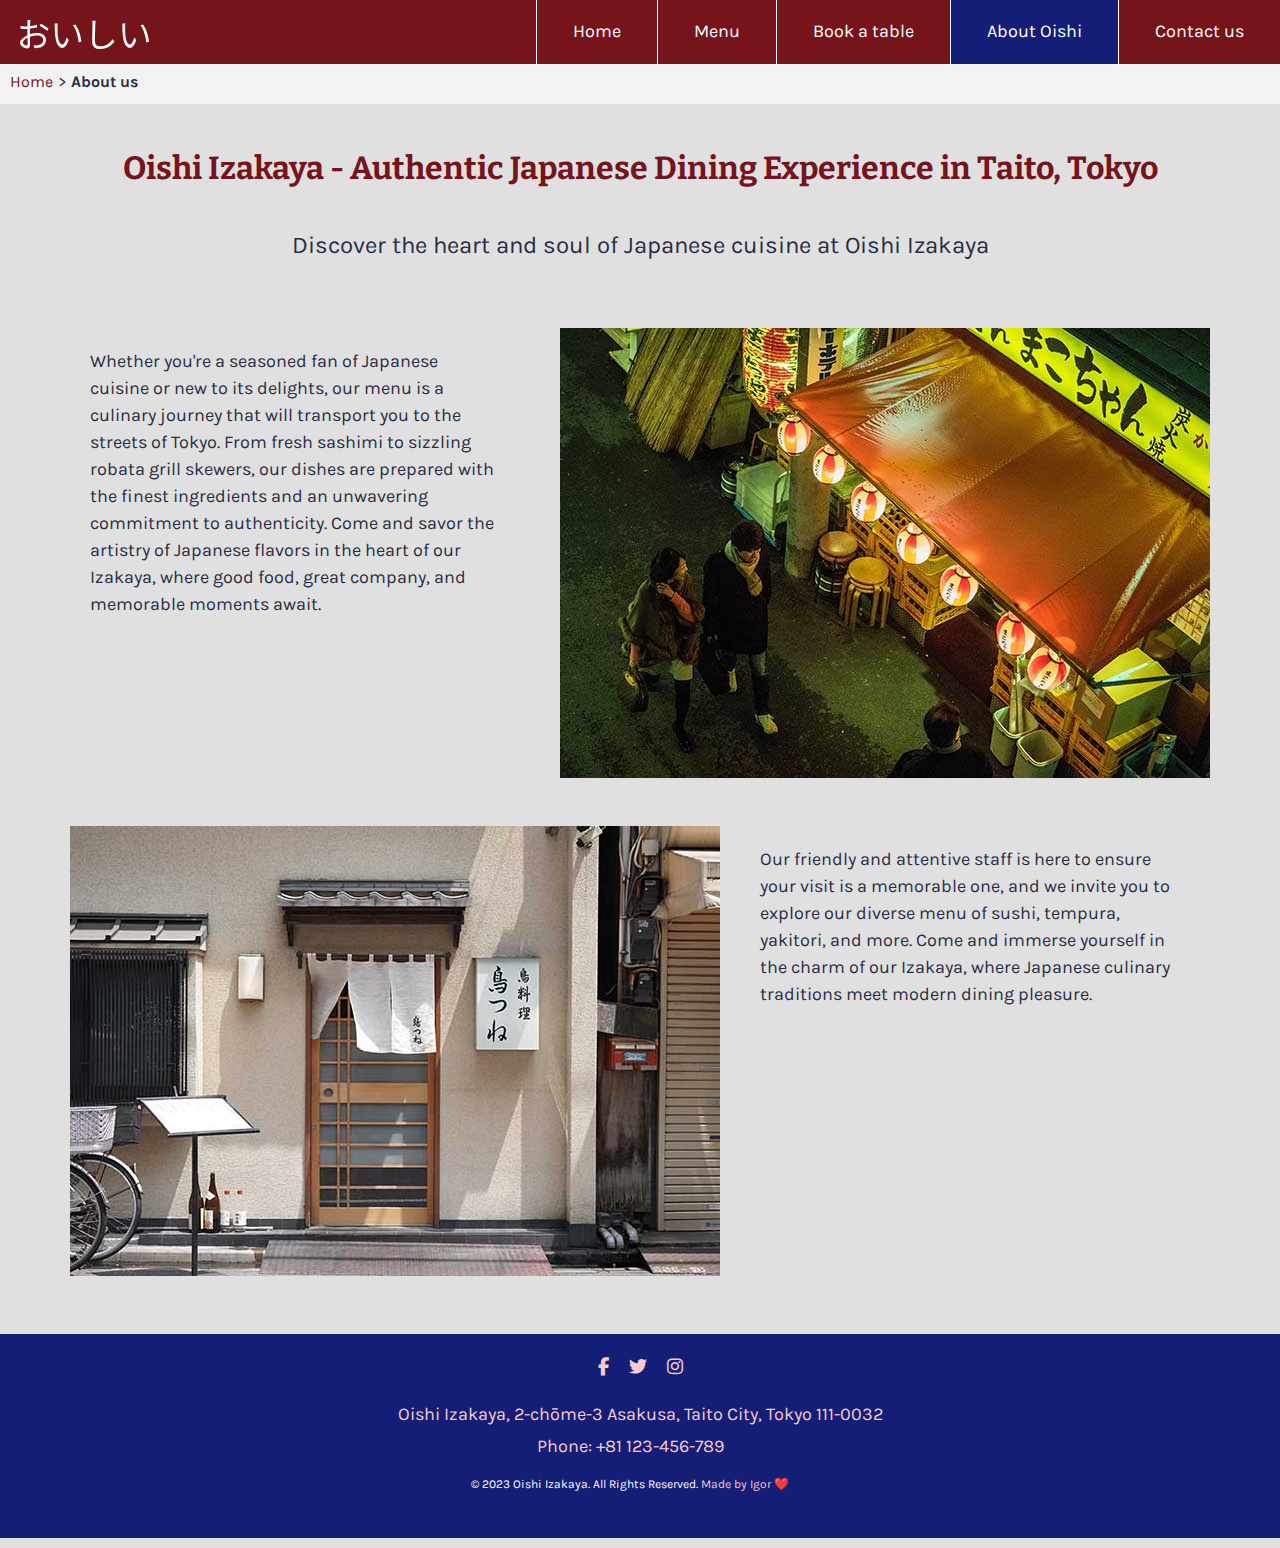
==== commit f23ef833: "Update font in ABOUT" ====
--- a/about.html
+++ b/about.html
@@ -7,6 +7,9 @@
     <link rel="stylesheet" href="css/styles.css">
     <link rel="stylesheet" href="https://cdnjs.cloudflare.com/ajax/libs/font-awesome/6.4.0/css/all.min.css">
     <link rel="icon" href="img/favicon.ico" type="image/x-icon">
+    <link rel="preconnect" href="https://fonts.googleapis.com">
+    <link rel="preconnect" href="https://fonts.gstatic.com" crossorigin>
+    <link href="https://fonts.googleapis.com/css2?family=Bitter&family=Karla&display=swap" rel="stylesheet">
     <script src="js/responsive-nav.js"></script>
     <meta name="description" content="Experience Oishi Izakaya - a haven of authentic Japanese flavors and ambiance. Indulge in the delicacies of traditional Japanese cuisine and drinks.">
     <meta name="keywords" content="Oishi, Izakaya, Japanese, Tavern, Sake, Cuisine, Authentic, Tokyo Flavors">
@@ -40,20 +43,13 @@
       </div>
       <div>
             <h1>Oishi Izakaya - Authentic Japanese Dining Experience in Taito, Tokyo</h1>
-            <h2>Discover the heart and soul of Japanese cuisine at Oishi Izakaya, located in the vibrant neighborhood of Taito, Tokyo.</h2>
-            <p>Immerse yourself in the essence of an authentic Japanese izakaya,<br> where delicious dishes, handcrafted cocktails, and a warm, welcoming 
-            atmosphere come together to create a memorable dining experience.</p>
-            <p>Savor traditional flavors and culinary delights in 
-            the heart of Tokyo at Oishi Izakaya.</p>
+            <h2>Discover the heart and soul of Japanese cuisine at Oishi Izakaya</h2>
         </div>
         <div class="container">
             <div class="row">
                 <div class="column">
                     <div class="text">
-                        <p>Welcome to our Izakaya, where the vibrant flavors of Japanese cuisine come to life in 
-                            a cozy and inviting setting. At our Izakaya, we strive to capture the essence of 
-                            Japan's traditional pubs, offering a unique dining experience that combines exquisite 
-                            dishes with a warm and friendly atmosphere. Whether you're a seasoned fan of Japanese 
+                        <p> Whether you're a seasoned fan of Japanese 
                             cuisine or new to its delights, our menu is a culinary journey that will transport you to 
                             the streets of Tokyo. From fresh sashimi to sizzling robata grill skewers, our dishes 
                             are prepared with the finest ingredients and an unwavering commitment to authenticity. 
@@ -85,15 +81,7 @@
                 </div>
                 <div class="column">
                     <div class="text">
-                        <p>
-                            In our Izakaya, we take pride in creating a haven for those seeking 
-                            a taste of Japan's rich gastronomic culture. Our dedication to quality 
-                            and flavor is reflected in every dish we serve, and our selection 
-                            of sake and craft cocktails complements the experience perfectly. 
-                            Whether you're looking for a casual dinner with friends or a romantic 
-                            evening for two, our Izakaya is a place where you can unwind, share stories, 
-                            and enjoy the delectable offerings from the Land of the Rising Sun. 
-                            Our friendly and attentive staff is here to ensure your visit is a memorable one, 
+                        <p>Our friendly and attentive staff is here to ensure your visit is a memorable one, 
                             and we invite you to explore our diverse menu of sushi, tempura, yakitori, and more. 
                             Come and immerse yourself in the charm of our Izakaya, where Japanese culinary 
                             traditions meet modern dining pleasure.</p>
@@ -104,41 +92,28 @@
     </main>
     <footer>
         <div class="upper-row">
-            <div class="address">
-                <a href="https://maps.app.goo.gl/okZDz75m9zWryP996" target="_blank"><p>Oishi Izakaya</p></a>
-                <p>2-chōme-3 Asakusa</p>
-                <p>Taito City</p>
-                <p>Tokyo 111-0032</p>
-            </div>
-    
-            <div class="contact">
-                <p>Contact Us:</p>
-                <a href="tel:+81123456789">Phone: +81 123-456-789</a>
-            </div>
-    
-            <div class="cta">
-                <a href="reservation.html">Book Your Table Now!</a>
-            </div>
+          <div class="social-icons">
+            <a href="https://www.facebook.com/" target="_blank" aria-label="Link to our Facebook page">
+              <i class="fab fa-facebook-f"></i>
+            </a>
+            <a href="https://twitter.com/" target="_blank" aria-label="Link to our Twitter page">
+              <i class="fab fa-twitter"></i>
+            </a>
+            <a href="https://www.instagram.com/" target="_blank" aria-label="Link to our Instagram page">
+              <i class="fab fa-instagram"></i>
+            </a>
+          </div>
+          <div class="address">
+            <a href="https://maps.app.goo.gl/okZDz75m9zWryP996" target="_blank">Oishi Izakaya, 2-chōme-3 Asakusa, Taito City, Tokyo 111-0032</a>
+            <p><a href="tel:+81123456789">Phone: +81 123-456-789</a></p>
+          </div>
         </div>
-    
         <div class="lower-row">
-            <div class="social-icons">
-                <a href="https://www.facebook.com/" target="_blank" aria-label="Link to our Facebook page">
-                    <i class="fab fa-facebook-f"></i>
-                </a>
-                <a href="https://twitter.com/" target="_blank" aria-label="Link to our Twitter page">
-                    <i class="fab fa-twitter"></i>
-                </a>
-                <a href="https://www.instagram.com/" target="_blank" aria-label="Link to our Instagram page">
-                    <i class="fab fa-instagram"></i>
-                </a>
-            </div>
-    
-            <div class="copyright">
-                <p>&copy; 2023 Oishi Izakaya. All Rights Reserved. <a href="https://github.com/igordinuzzi/" target="_blank">Made by Igor ❤️</a></p>
-            </div>
+          <div class="copyright">
+            <p>&copy; 2023 Oishi Izakaya. All Rights Reserved. <a href="https://github.com/igordinuzzi/" target="_blank">Made by Igor ❤️</a></p>
+          </div>
         </div>
-    </footer>
+      </footer>
     <script src="js/fastclick.js"></script>
     <script src="js/scroll.js"></script>
     <script src="js/fixed-responsive-nav.js"></script>
--- a/css/styles.css
+++ b/css/styles.css
@@ -1,6 +1,17 @@
-
-
-@import url('https://fonts.googleapis.com/css2?family=Bitter&family=Karla:wght@300;400;700&display=swap');
+/* Define variables */
+:root {
+  --main-font: 'Karla', sans-serif;
+  --secondary-font: 'Bitter', serif;
+  --primary-color: #76141C;
+  --secondary-color: #764214;
+  --background-color: #E0E0E0;
+  --text-color: #282c45;
+  --link-color: #350004;
+  --link-hover-color: #F8CACD;
+  --hover-color: #141E76;
+}
+
+@import url('https://fonts.googleapis.com/css2?family=Bitter&family=Karla&display=swap');
 
 * {
   margin: 0;
@@ -10,13 +21,15 @@
 
 body {
   line-height: 1.5;
-  color: #282c45; 
-  background-color: #E0E0E0
-; 
-  font-family: 'Karla', sans-serif;
-  font-size: 16px;
-  text-align: center;
-}
+  color: var(--text-color);
+  background-color: var(--background-color);
+  font-family: var(--main-font);
+  font-size: 18px;
+  text-align: center;
+}
+
+
+/* 2 columns grid */
 
 .container {
   max-width: 1200px;
@@ -42,42 +55,12 @@
 }
 
 .text p {
-  font-size: 16px;
+  font-size: 18px; /* Updated font size to 18px */
 }
 
 .image {
   max-width: 100%;
 }
-
-/* Media query for responsiveness */
-@media screen and (max-width: 768px) {
-  .container {
-    text-align: center; 
-  }
-
-  .row {
-    flex-direction: column; 
-  }
-
-  .column {
-    flex: 100%;
-    padding: 10px;
-  }
-
-  .text {
-    margin: 0; 
-  }
-
-  .column .text p {
-    font-size: 14px; 
-  }
-
-  .column .image img {
-    max-width: 100%; 
-  }
-}
-
-
 
 
 /* Default font styles */
@@ -88,186 +71,365 @@
 
 h1 {
   font-size: 32px;
-  font-family: 'Bitter', serif;
-  text-align: center;
-  color: #76141C;
-  padding-top: 20px;
+  font-family: var(--secondary-font);
+  color: var(--primary-color);
+  padding-top: 40px;
   padding-bottom: 20px;
 }
 
 h2 {
   font-size: 24px;
+  font-weight: normal;
+  padding-bottom: 20px;
 }
 
 p {
   margin-bottom: 15px;
-  padding-left: 20px;
   padding-right: 20px;
+  font-size: 18px; /* Updated font size to 18px */
 }
 
 /* Media query for responsiveness */
 @media screen and (max-width: 768px) {
   h1 {
-      font-size: 28px;
-      padding-top: 10px;
-      padding-bottom: 10px;
+    font-size: 28px;
+    padding-top: 10px;
+    padding-bottom: 10px;
   }
 
   h2 {
-      font-size: 20px;
+    font-size: 20px;
+    padding-left: 20px;
+    padding-right: 20px;
   }
 
   p {
-      font-size: 14px; 
-  }
-}
-
-
-  
-  /* Header */
-  header {
-    display: flex;
-    justify-content: space-between;
-    align-items: center;
-    background-color: #76141C;
-    padding: 10px 20px;
-    color: #fff;
+    font-size: 18px; /* Updated font size to 18px */
+    padding-left: 20px;
+    padding-right: 20px; 
+  }
+}
+
+/* ------------------------------------------
+  RESPONSIVE NAV STYLES
+--------------------------------------------- */
+
+.nav-collapse ul {
+  margin: 0;
+  padding: 0;
+  width: 100%;
+  display: block;
+  list-style: none;
+}
+
+.nav-collapse li {
+  width: 100%;
+  display: block;
+}
+
+.js .nav-collapse {
+  clip: rect(0 0 0 0);
+  max-height: 0;
+  position: absolute;
+  display: block;
+  overflow: hidden;
+  zoom: 1;
+}
+
+.nav-collapse.opened {
+  max-height: 9999px;
+}
+
+.disable-pointer-events {
+  pointer-events: none !important;
+}
+
+.nav-toggle {
+  user-select: none;
+}
+
+@media screen and (min-width: 40em) {
+  .js .nav-collapse {
+    position: relative;
+  }
+  .js .nav-collapse.closed {
+    max-height: none;
+  }
+  .nav-toggle {
+    display: none;
+  }
+}
+
+
+
+
+/* ------------------------------------------
+  FIXED HEADER
+--------------------------------------------- */
+
+header {
+  background: var(--primary-color);
+  position: fixed;
+  z-index: 3;
+  width: 100%;
+  left: 0;
+  top: 0;
+}
+
+.logo {
+  float: left;
+}
+
+.logo img {
+  width: 150px;
+  height: auto;
+  padding-left: 20px;
+  padding-top: 20px;
+}
+
+
+/* ------------------------------------------
+  MASK
+--------------------------------------------- */
+
+.mask {
+  -webkit-transition: opacity 300ms;
+  -moz-transition: opacity 300ms;
+  transition: opacity 300ms;
+  background: rgba(0,0,0, .5);
+  visibility: hidden;
+  position: fixed;
+  opacity: 0;
+  z-index: 2;
+  bottom: 0;
+  right: 0;
+  left: 0;
+  top: 0;
+}
+
+.android .mask {
+  -webkit-transition: none;
+  transition: none;
+}
+
+.js-nav-active .mask {
+  visibility: visible;
+  opacity: 1;
+}
+
+@media screen and (min-width: 40em) {
+  .mask {
+    display: none !important;
+    opacity: 0 !important;
+  }
+}
+
+
+/* ------------------------------------------
+  NAVIGATION STYLES
+--------------------------------------------- */
+
+.fixed {
+  position: fixed;
+  width: 100%;
+  left: 0;
+  top: 0;
+}
+
+.nav-collapse,
+.nav-collapse * {
+  -webkit-box-sizing: border-box;
+  -moz-box-sizing: border-box;
+  box-sizing: border-box;
+}
+
+.nav-collapse,
+.nav-collapse ul {
+  list-style: none;
+  width: 100%;
+  float: left;
+}
+
+@media screen and (min-width: 40em) {
+  .nav-collapse {
+    float: right;
+    width: auto;
+  }
+}
+
+.nav-collapse li {
+  float: left;
+  width: 100%;
+}
+
+@media screen and (min-width: 40em) {
+  .nav-collapse li {
+    width: auto;
+  }
+}
+
+.nav-collapse a {
+  -webkit-tap-highlight-color: rgba(0,0,0,0);
+  border-top: 1px solid white;
+  text-decoration: none;
+  background: var(--primary-color);
+  padding: 0.7em 1em;
+  color: #fff;
+  width: 100%;
+  float: left;
+}
+
+.nav-collapse a:active,
+.nav-collapse .active a {
+  background: var(--hover-color);
+  color: #fff;
+}
+
+@media screen and (min-width: 40em) {
+  .nav-collapse a {
+    border-left: 1px solid white;
+    padding: 1.02em 2em;
     text-align: center;
-  }
-  
-
-header div img {
-    width: 100px; 
-    height: auto;
-}
-
-/* Navigation */
-.topnav {
+    border-top: 0;
+    float: left;
+    margin: 0;
+  }
+}
+
+.nav-collapse ul ul a {
+  background: var(--primary-color);
+  padding-left: 2em;
+}
+
+@media screen and (min-width: 40em) {
+  .nav-collapse ul ul a {
+    display: none;
+  }
+}
+
+
+/* ------------------------------------------
+  NAV TOGGLE STYLES
+--------------------------------------------- */
+
+@font-face {
+  font-family: "responsivenav";
+  src:url("../icons/responsivenav.eot");
+  src:url("../icons/responsivenav.eot?#iefix") format("embedded-opentype"),
+    url("../icons/responsivenav.ttf") format("truetype"),
+    url("../icons/responsivenav.woff") format("woff"),
+    url("../icons/responsivenav.svg#responsivenav") format("svg");
+  font-weight: normal;
+  font-style: normal;
+}
+
+.nav-toggle {
+  -webkit-font-smoothing: antialiased;
+  -moz-osx-font-smoothing: grayscale;
+  text-decoration: none;
+  text-indent: -300px;
+  position: relative;
   overflow: hidden;
-}
-
-.topnav a {
-  float: left;
-  display: block;
+  width: 60px;
+  height: 55px;
+  float: right;
+}
+
+.nav-toggle:before {
+  color: #fff; /* Edit this to change the icon color */
+  font: normal 28px/55px "responsivenav"; /* Edit font-size (28px) to change the icon size */
+  text-transform: none;
+  text-align: center;
+  position: absolute;
+  content: "\2261"; /* Hamburger icon */
+  text-indent: 0;
+  speak: none;
+  width: 100%;
+  left: 0;
+  top: 0;
+}
+
+.nav-toggle.active:before {
+  font-size: 24px;
+  content: "\78"; /* Close icon */
+}
+
+.nav-collapse a:hover:not(.active) {
+  background-color: #F8CACD;
+}
+
+.nav-collapse .active a:hover {
+  color: var(--primary-color);
+}
+
+
+
+
+
+/* Footer */
+footer {
+  background-color: var(--hover-color);
   color: #fff;
-  text-align: center;
-  padding: 14px 16px;
+  padding-top: 20px;
+  padding-bottom: 20px;
+  font-family: var(--main-font);
+  text-align: center;
+  margin-top: 0px;
+  margin-bottom: 10px;
+}
+
+footer a {
+  color: #F8CACD;
   text-decoration: none;
-  font-size: 17px;
-}
-
-.topnav a:hover {
-  background-color: #fff;
-  color: #76141C;
-}
-
-.topnav a.active {
-  background-color: #fff;
-  color: #76141C;
-}
-
-.topnav .icon {
-  display: none;
-}
-
-@media screen and (max-width: 600px) {
-  .topnav a:not(:first-child) {display: none;}
-  .topnav a.icon {
-    float: right;
-    display: block;
-  }
-}
-
-@media screen and (max-width: 600px) {
-  .topnav.responsive {position: relative;}
-  .topnav.responsive .icon {
-    position: absolute;
-    right: 0;
-    top: 0;
-  }
-  .topnav.responsive a {
-    float: none;
-    display: block;
-    text-align: left;
-  }
-}
-
-
-
-/* Footer */
-
+}
+
+footer a:hover {
+  color: #B5BCFF;
+}
+
+.upper-row, .lower-row {
+  display: flex;
+  flex-direction: column;
+  justify-content: center;
+  align-items: center;
+  gap: 20px;
+  margin-bottom: 10px;
+}
+
+.social-icons {
+  display: flex;
+  gap: 20px;
+  align-items: center;
+  justify-content: center;
+}
+
+.address p,
+.contact p {
+  margin: 5px 0;
+}
+
+.copyright p {
+  font-size: 12px;
+}
+
+@media (max-width: 768px) {
+  .upper-row,
+  .lower-row {
+    flex-direction: column;
+  }
+
+  .address,
+  .contact {
+    margin: 10px 0;
+  }
+
+  /* Reduce the font size in the footer for mobile */
   footer {
-    background-color: #141E76;
-    color: #fff;
-    padding: 20px;
-    font-family: 'Karla', sans-serif;
-    text-align: center;
-    margin-top: 0; 
-    margin-bottom: 0; 
-  }
-
-footer a {
-    color: #F8CACD;
-    text-decoration: none;
-}
-
-footer a:hover {
-    color: #B5BCFF;
-}
-
-.upper-row, .lower-row {
-    display: flex;
-    justify-content: center;
-    align-items: center;
-    flex-wrap: wrap;
-    gap: 20px;
-    margin-bottom: 10px;
-}
-
-.address, .contact, .cta {
-    margin: 0 10px;
-}
-
-.address p, .contact p {
-    margin: 5px 0;
-}
-
-.cta a {
-    display: inline-block;
-    background-color: #fff;
-    color: #141E76;
-    padding: 10px 20px;
-    border-radius: 20px;
-    transition: background-color 0.3s ease;
-}
-
-.cta a:hover {
-    background-color: #B5BCFF;
-    color: #141E76;
-}
-
-.social-icons {
-    font-size: 24px;
-    margin-bottom: 10px;
-}
-
-.social-icons a {
-    margin: 0 5px;
-}
-
-.copyright {
-    font-size: 12px;
-}
-
-@media (max-width: 768px) {
-    .upper-row, .lower-row {
-        flex-direction: column;
-    }
-
-    .address, .contact, .cta {
-        margin: 10px 0;
-    }
-}
+    font-size: 14px; /* Adjust the font size as needed */
+  }
+}
+
+
 
 
 
@@ -275,42 +437,57 @@
 
   a {
     text-decoration: none;
-    color: #76141C;
+    color: var(--primary-color);
   }
   
   a:hover {
     text-decoration: none;
-    color: #350004;
+    color: var(--link-color);
   }
 
 /* Hero Section */
 .hero-section {
-  background: #764214;
+  background: var(--secondary-color);
   width: 100%;
   display: flex;
-  justify-content: center; 
-  align-items: center;     
-  padding: 100px 0;        
+  justify-content: center;
+  align-items: center;
+  padding: 100px 0;
 }
 
 .hero-content {
   text-align: center;
-  color: white; 
+  color: white;
 }
 
 .hero-content h1 {
-  font-size: 2em; 
+  font-size: 2em;
   margin-bottom: 20px;
   color: #fff;
-}
-
+  text-align: center;
+}
+
+.hero-content p {
+  text-align: center;
+}
+
+.hero-section img {
+  width: 30%;
+}
 
 /* Optional: Responsive adjustments */
 @media screen and (max-width: 768px) {
   .hero-content h1 {
-      font-size: 1.5em;
-  }
-}
+    font-size: 1.5em;
+  }
+
+  /* Make the SVG smaller and maintain aspect ratio */
+  .hero-section object {
+    width: 30%; /* Adjust the width percentage as needed */
+    height: auto; /* Automatically adjust height to maintain aspect ratio */
+  }
+}
+
 
 
 
@@ -318,44 +495,40 @@
 .btn {
   display: inline-block;
   padding: 10px 20px;
-  font-size: 1em; 
+  font-size: 1em;
   text-align: center;
   border: none;
   border-radius: 20px;
   cursor: pointer;
   transition: background-color 0.3s;
-  background-color: #76141C;
+  background-color: var(--primary-color);
   color: #fff;
-  font-family: 'Karla', sans-serif;
+  font-family: var(--main-font);
+  animation: bounce 2s infinite cubic-bezier(0.22, 0.61, 0.36, 1);
 }
 
 .btn:hover {
-  background-color: #764214;
+  background-color: var(--secondary-color);
   color: #fff;
-}
-
-/* Media query for smaller screens (mobile) */
-@media screen and (max-width: 768px) {
-  .hero-text {
-    width: 90%; 
-  }
-
-  .hero-text h1 {
-    font-size: 1em; 
-    margin-bottom: 1em; 
-  }
-
-  /* Style for the button on smaller screens */
-  .btn {
-    font-size: 0.9em; 
-    padding: 0.8em 1.6em; 
+  animation: none; /* Disable animation on hover */
+}
+
+@keyframes bounce {
+  0%, 20%, 50%, 80%, 100% {
+    transform: translateY(0);
+  }
+  40% {
+    transform: translateY(-10px);
+  }
+  60% {
+    transform: translateY(-5px);
   }
 }
 
 
 /* Style for the reviews section */
 .reviews-section {
-  background-color: #764214;
+  background-color: var(--secondary-color);
   color: #fff;
   padding: 40px;
   margin-bottom: 0;
@@ -420,13 +593,13 @@
 /* Style for review author's name */
 .review-author {
   font-size: 16px;
-  font-family: 'Bitter', serif;
+  font-family: var(--secondary-font);
 }
 
 /* Style for review content */
 .review-content {
   font-size: 18px;
-  font-weight: bold;
+  font-weight: lighter;
 }
 
 /* Responsive design for smaller screens (e.g., mobile) */
@@ -454,72 +627,89 @@
 
 
 /* Menu */
+
+
 .menu {
-  display: flex;
-  flex-direction: column; 
-  align-items: center;
-  text-align: center;
+  text-align: center;
+  margin-bottom: 20px; /* Add spacing below the .menu div */
 }
 
 .tabs {
   display: flex;
-  margin: 10px;
+  flex-wrap: wrap;
   justify-content: center;
+  gap: 20px;
+  margin-top: 20px;
 }
 
 .tab {
-  display: inline-block;
+  cursor: pointer;
   padding: 10px 20px;
-  cursor: pointer;
-  background-color: #f0f0f0;
-  border: 1px solid #ccc;
-  transition: background-color 0.3s;
-  margin-right: 10px;
+  background-color: #eee;
   border-radius: 5px;
 }
 
 .tab:hover {
-  background-color: #e0e0e0;
+  background-color: var(--link-hover-color)
 }
 
 .tab.active {
-  background-color: #141E76;
+  background-color: var(--hover-color);
   color: white;
 }
 
-.tab-content-gap {
-  height: 20px; 
-}
-
-.tab-content {
+
+
+
+.items {
   display: flex;
   flex-wrap: wrap;
-  justify-content: space-between;
-}
-
-/* Menu responsive grid */
+  justify-content: center;
+  gap: 20px;
+  margin-top: 20px;
+}
+
 .item {
-  text-align: center;
-  width: calc(25% - 20px); 
-  margin: 10px;
-  display: flex;
-  flex-direction: column;
-  align-items: center;
-}
-
-@media screen and (max-width: 768px) {
-  .tab-content {
-      width: 100%; 
-      padding: 0 10px; 
+  width: calc(25% - 40px); /* 4 items in a row, centered */
+  padding-top: 20px;
+  background-color: #f9f9f9;
+  border: 1px solid #ccc;
+  border-radius: 5px;
+  text-align: center;
+}
+
+.item-title {
+  font-weight: bold;
+  color: var(--primary-color)
+}
+
+picture {
+  overflow: hidden;
+  position: relative;
+}
+
+picture img {
+  transition: transform 0.3s ease; /* Add a smooth transition effect */
+}
+
+picture:hover img {
+  transform: scale(1.2); /* Adjust the scaling factor for zoom effect */
+}
+
+/* Media query for screens with a maximum width of 768px (mobile) */
+@media (max-width: 768px) {
+  .tabs {
+    flex-direction: column;
+  margin: 0; /* Remove spacing above tabs on mobile */
   }
 
   .tab {
-      margin: 5px 0;
-  }
-
-  /* Menu 2 columns on mobile */
+    width: 100%;
+    margin: 0;
+  }
+
   .item {
-      width: calc(50% - 20px); 
+    width: calc(50% - 40px);
   }
 }
 
@@ -528,6 +718,9 @@
 
 #reservationForm {
   padding-bottom: 50px;
+  width: 50%;
+  text-align: center;
+  margin: 0 auto; /* Center the div horizontally within the page */
 }
 
 label {
@@ -553,7 +746,7 @@
 
 /* Effect for focusing on input fields and select */
 input:focus, select:focus {
-  border-color: #141E76;
+  border-color: var(--hover-color);
   outline: none;
 }
 
@@ -564,7 +757,7 @@
 
 /* Styling for the submit input */
 input[type="submit"] {
-  background-color: #76141C;
+  background-color: var(--primary-color);
   color: white;
   padding: 10px 20px;
   margin-top: 20px;
@@ -577,14 +770,14 @@
 
 /* Hover effect for the submit input */
 input[type="submit"]:hover {
-  background-color: #764214;
+  background-color: var(--secondary-color);
 }
 
 /* Create a one-column layout on mobile */
 @media screen and (max-width: 768px) {
   /* Make input fields wider on mobile */
   input, select {
-    width: 80%;
+    width: 100%;
   }
 
   label {
@@ -592,28 +785,74 @@
   }
 }
 
-
-.location-container {
-  padding: 50px 20px; /* 50px top and bottom, 20px left and right */
+/* Contact */
+
+.contact-container {
   display: flex;
-  flex-wrap: wrap;
-  justify-content: space-between;
+  flex-direction: column;
   align-items: center;
-}
-
-.location-details {
-  flex: 1;
-  text-align: center;
-}
-
-.map-container {
-  width: 100%;
-  text-align: center;
-  margin-bottom: 0;
-}
-
-iframe {
-  max-width: 100%;
-  height: 450px; /* Set the desired height */
-}
-
+  justify-content: center;
+  height: 100vh;
+  
+}
+
+.map {
+   width: 100%;
+   height: 400px;
+   background-size: cover;
+   background-position: center;
+   padding-top: inherit;
+}
+
+/* Instaclass */
+.map { -webkit-filter: grayscale(100%); }
+
+.contact-info {
+   text-align: center;
+}
+
+.icon {
+   font-size: 24px;
+   margin-right: 10px;
+   color: var(--primary-color)
+}
+
+/* breadcrumbs */
+.breadcrumb {
+  background-color: #f2f2f2;
+  padding: 10px;
+  font-size: 16px;
+  display: flex;
+  align-items: center;
+  text-align: left; /* Left-align text within the container */
+}
+
+.breadcrumb a {
+  text-decoration: none;
+  color: var(--primary-color)
+}
+
+.breadcrumb a:hover {
+  text-decoration: none;
+  color: var(--link-color)
+}
+
+.separator {
+  margin: 0 5px;
+}
+
+.current-page {
+  font-weight: bold;
+}
+
+/* Responsive CSS for mobile (no need for additional rules) */
+@media screen and (max-width: 768px) {
+  .breadcrumb {
+    flex-wrap: wrap;
+  }
+}
+
+main {
+  padding-top: 60px; /* Adjust this value based on your header's height */
+}
+
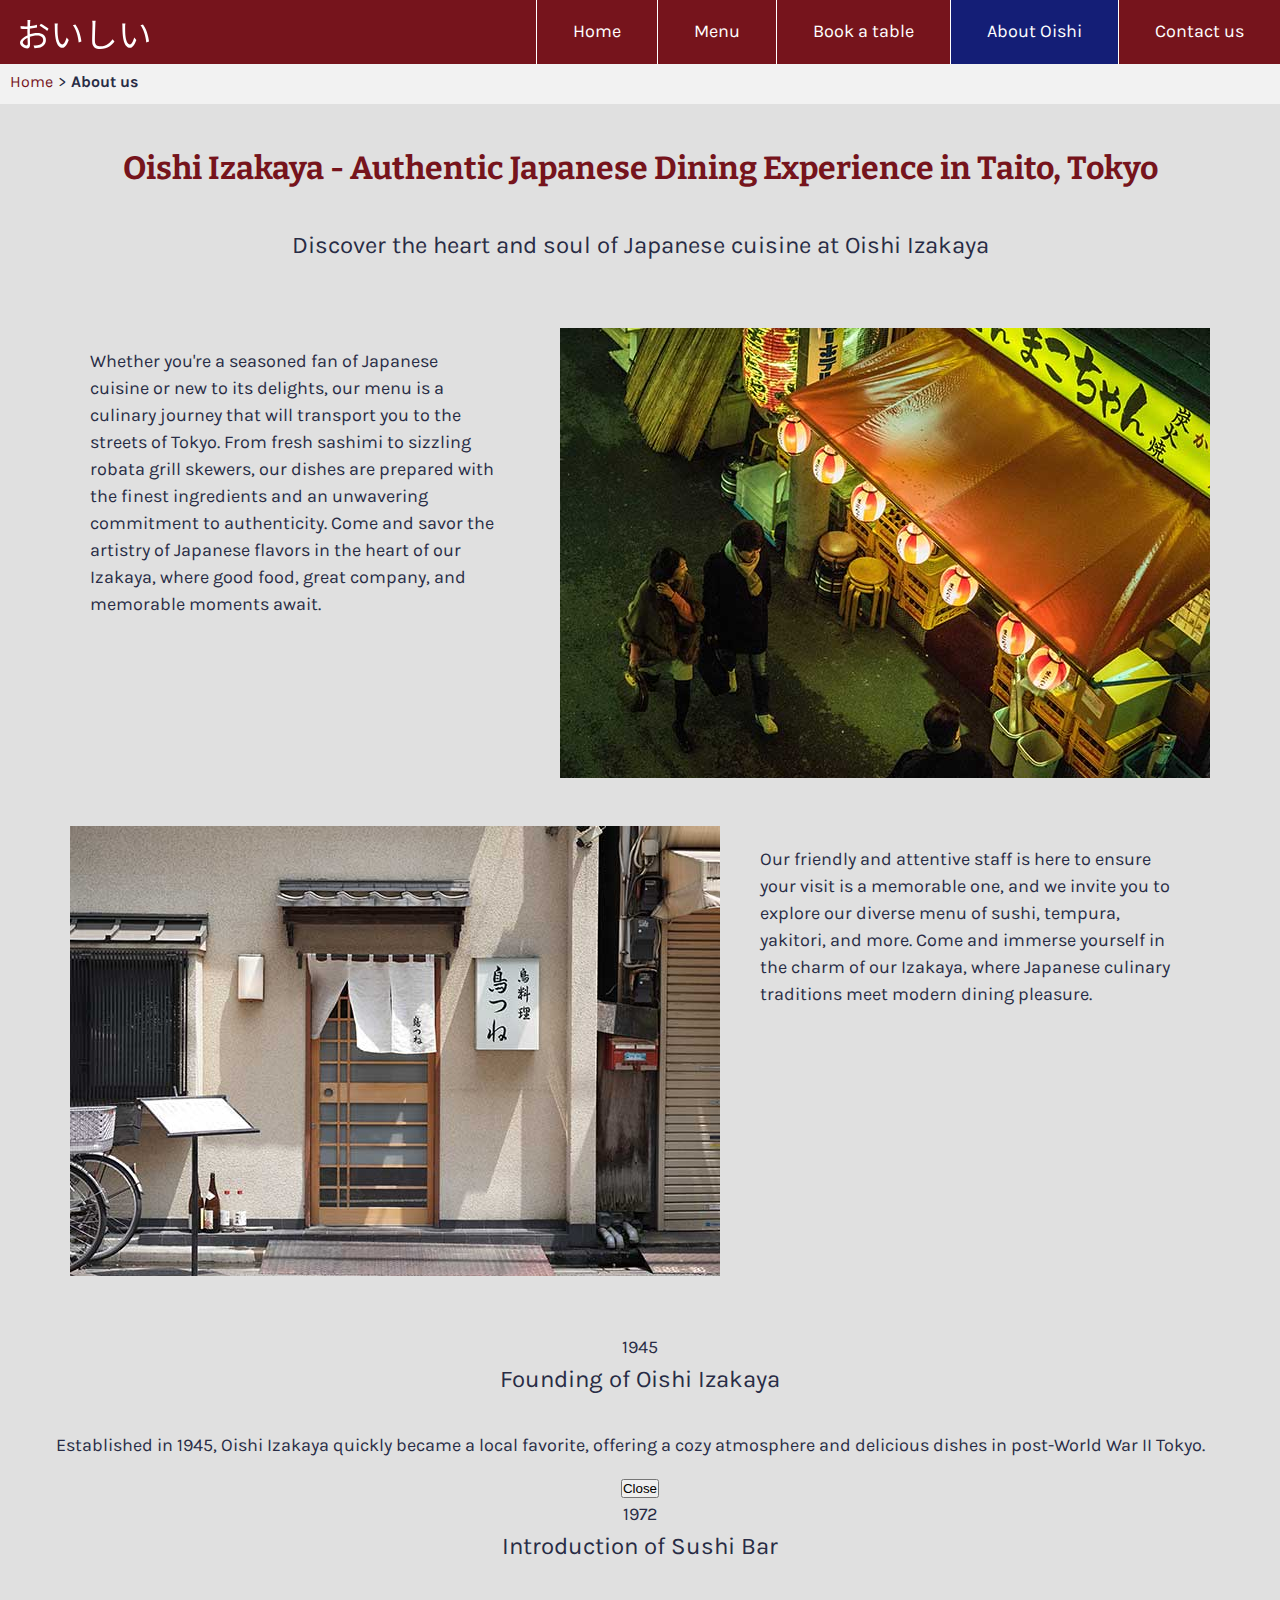
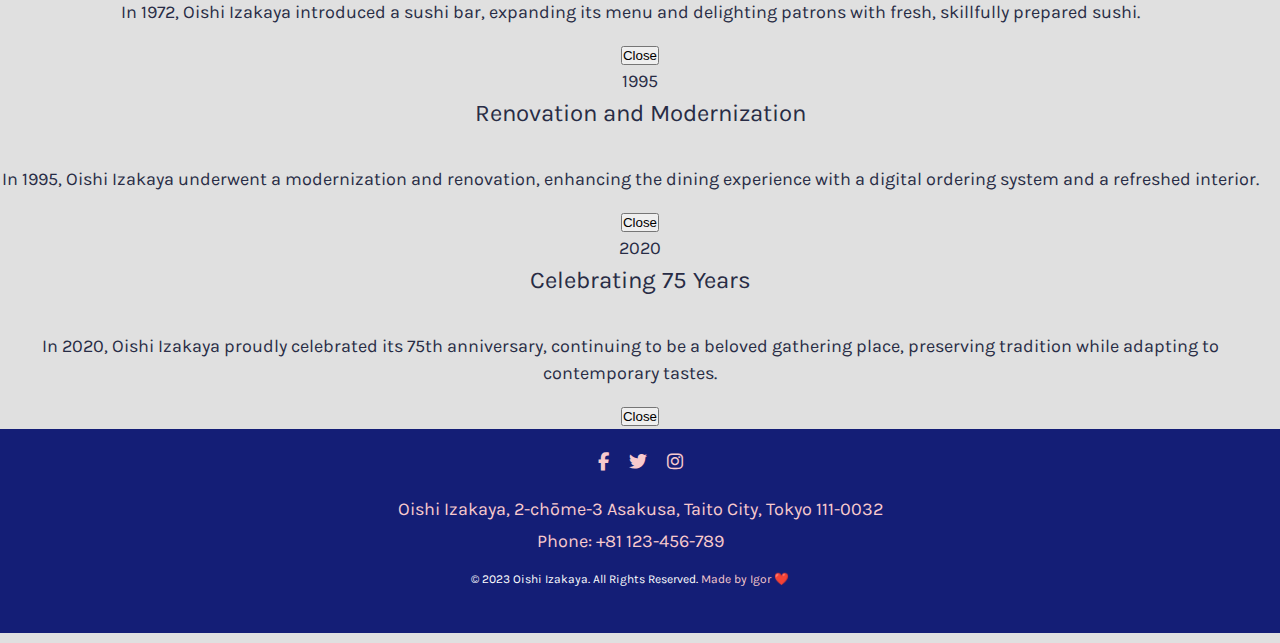
==== commit d660cff6: "Add: milestones in ABOUT" ====
--- a/about.html
+++ b/about.html
@@ -11,6 +11,7 @@
     <link rel="preconnect" href="https://fonts.gstatic.com" crossorigin>
     <link href="https://fonts.googleapis.com/css2?family=Bitter&family=Karla&display=swap" rel="stylesheet">
     <script src="js/responsive-nav.js"></script>
+    <script src="js/milestone.js"></script>
     <meta name="description" content="Experience Oishi Izakaya - a haven of authentic Japanese flavors and ambiance. Indulge in the delicacies of traditional Japanese cuisine and drinks.">
     <meta name="keywords" content="Oishi, Izakaya, Japanese, Tavern, Sake, Cuisine, Authentic, Tokyo Flavors">
     <meta name="author" content="Igor Dinuzzi">
@@ -45,6 +46,7 @@
             <h1>Oishi Izakaya - Authentic Japanese Dining Experience in Taito, Tokyo</h1>
             <h2>Discover the heart and soul of Japanese cuisine at Oishi Izakaya</h2>
         </div>
+        <!--two columns content-->
         <div class="container">
             <div class="row">
                 <div class="column">
@@ -89,6 +91,45 @@
                 </div>
             </div>
         </div>
+                <!--milestone-->
+                <div class="timeline">
+                  <div class="milestone">
+                      <span class="date">1945</span>
+                      <h2>Founding of Oishi Izakaya</h2>
+                      <div class="milestone-details">
+                          <p>Established in 1945, Oishi Izakaya quickly became a local favorite, offering a cozy atmosphere and delicious dishes in post-World War II Tokyo.
+                          </p>
+                      </div>
+                      <button class="close-button">Close</button>
+                  </div>
+                  <div class="milestone">
+                      <span class="date">1972</span>
+                      <h2>Introduction of Sushi Bar</h2>
+                      <div class="milestone-details">
+                          <p>In 1972, Oishi Izakaya introduced a sushi bar, expanding its menu and delighting patrons with fresh, skillfully prepared sushi.
+                          </p>
+                      </div>
+                      <button class="close-button">Close</button>
+                  </div>
+                  <div class="milestone">
+                      <span class="date">1995</span>
+                      <h2>Renovation and Modernization</h2>
+                      <div class="milestone-details">
+                          <p>In 1995, Oishi Izakaya underwent a modernization and renovation, enhancing the dining experience with a digital ordering system and a refreshed interior.
+                          </p>
+                      </div>
+                      <button class="close-button">Close</button>
+                  </div>
+                  <div class="milestone">
+                      <span class="date">2020</span>
+                      <h2>Celebrating 75 Years</h2>
+                      <div class="milestone-details">
+                          <p>In 2020, Oishi Izakaya proudly celebrated its 75th anniversary, continuing to be a beloved gathering place, preserving tradition while adapting to contemporary tastes.
+                          </p>
+                      </div>
+                      <button class="close-button">Close</button>
+                  </div>
+              </div>
     </main>
     <footer>
         <div class="upper-row">
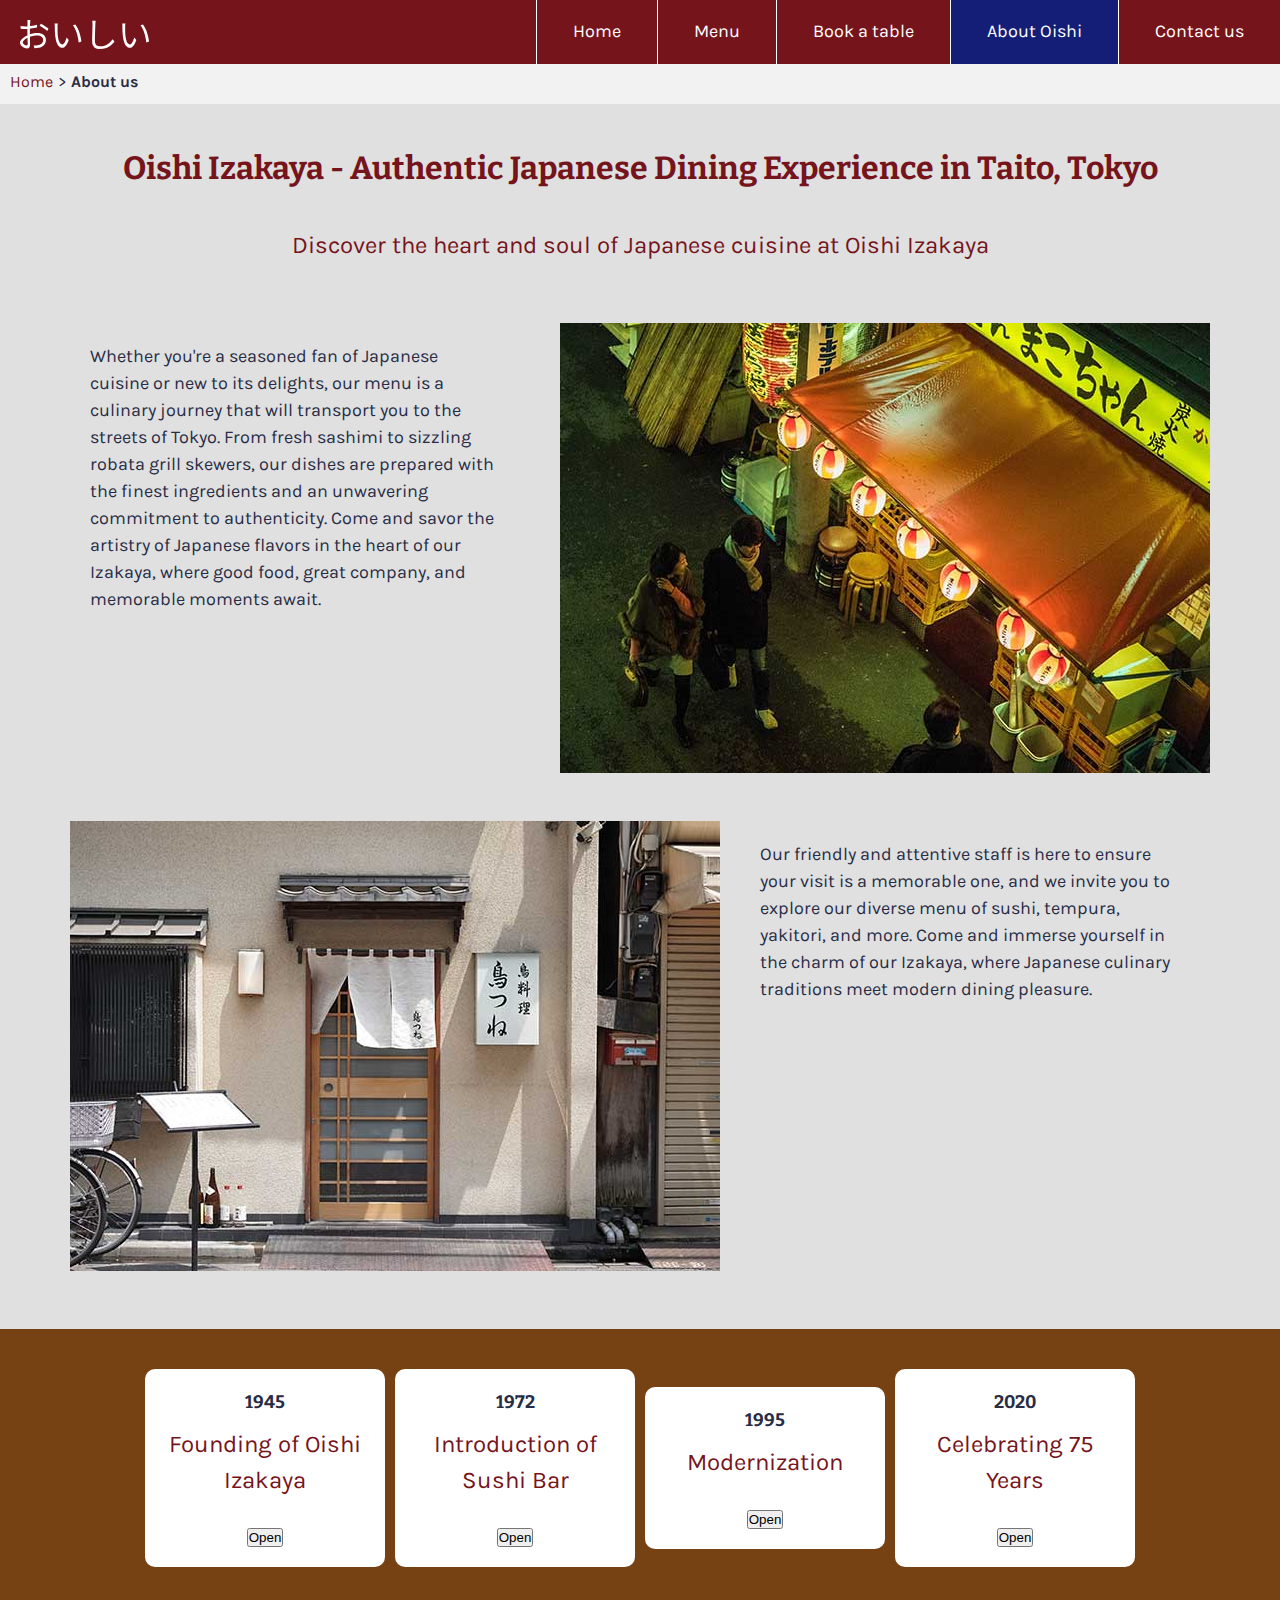
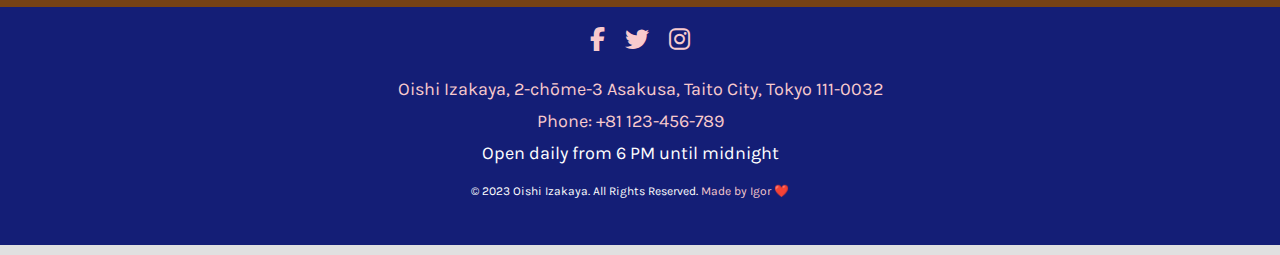
==== commit 6ead708f: "Update about.html" ====
--- a/about.html
+++ b/about.html
@@ -28,7 +28,7 @@
 
         <nav class="nav-collapse">
           <ul>
-            <li class="menu-item"><a href="index.html" aria-label="View our menu">Home</a></li>
+            <li class="menu-item"><a href="index.html" aria-label="Homepage">Home</a></li>
             <li class="menu-item"><a href="menu.html" aria-label="View our menu">Menu</a></li>
             <li class="menu-item"><a href="reservation.html" aria-label="Reserve a table at our izakaya">Book a table</a></li>
             <li class="menu-item active"><a href="about.html" aria-label="Learn more about our history and values">About Oishi</a></li>
@@ -100,7 +100,7 @@
                           <p>Established in 1945, Oishi Izakaya quickly became a local favorite, offering a cozy atmosphere and delicious dishes in post-World War II Tokyo.
                           </p>
                       </div>
-                      <button class="close-button">Close</button>
+                      <button class="milestone-toggle-button">Open</button>
                   </div>
                   <div class="milestone">
                       <span class="date">1972</span>
@@ -109,16 +109,16 @@
                           <p>In 1972, Oishi Izakaya introduced a sushi bar, expanding its menu and delighting patrons with fresh, skillfully prepared sushi.
                           </p>
                       </div>
-                      <button class="close-button">Close</button>
+                      <button class="milestone-toggle-button">Open</button>
                   </div>
                   <div class="milestone">
                       <span class="date">1995</span>
-                      <h2>Renovation and Modernization</h2>
+                      <h2>Modernization</h2>
                       <div class="milestone-details">
                           <p>In 1995, Oishi Izakaya underwent a modernization and renovation, enhancing the dining experience with a digital ordering system and a refreshed interior.
                           </p>
                       </div>
-                      <button class="close-button">Close</button>
+                      <button class="milestone-toggle-button">Open</button>
                   </div>
                   <div class="milestone">
                       <span class="date">2020</span>
@@ -127,7 +127,7 @@
                           <p>In 2020, Oishi Izakaya proudly celebrated its 75th anniversary, continuing to be a beloved gathering place, preserving tradition while adapting to contemporary tastes.
                           </p>
                       </div>
-                      <button class="close-button">Close</button>
+                      <button class="milestone-toggle-button">Open</button>
                   </div>
               </div>
     </main>
@@ -147,6 +147,7 @@
           <div class="address">
             <a href="https://maps.app.goo.gl/okZDz75m9zWryP996" target="_blank">Oishi Izakaya, 2-chōme-3 Asakusa, Taito City, Tokyo 111-0032</a>
             <p><a href="tel:+81123456789">Phone: +81 123-456-789</a></p>
+            <p>Open daily from 6 PM until midnight</p>
           </div>
         </div>
         <div class="lower-row">
--- a/css/styles.css
+++ b/css/styles.css
@@ -30,7 +30,6 @@
 
 
 /* 2 columns grid */
-
 .container {
   max-width: 1200px;
   margin: 0 auto;
@@ -47,11 +46,13 @@
 .column {
   flex: 1;
   padding: 10px;
+  text-align: center; /* Center the image on all screens */
 }
 
 .text {
   padding: 20px;
   margin: 0 auto; 
+  text-align: left; /* Left-align the text on all screens */
 }
 
 .text p {
@@ -61,6 +62,19 @@
 .image {
   max-width: 100%;
 }
+
+@media (max-width: 768px) {
+  /* Center the image on mobile screens */
+  .column {
+    text-align: center;
+  }
+  
+  /* Left-align the text within <p> elements on mobile screens */
+  .text p {
+    text-align: left;
+  }
+}
+
 
 
 /* Default font styles */
@@ -412,6 +426,17 @@
   font-size: 12px;
 }
 
+/* Add a class to the specific <p> elements you want to reduce font size for */
+.address p.small-font,
+.contact p.small-font {
+  font-size: 14px; 
+}
+
+/* Increase the size of "I" icons on mobile */
+.social-icons i {
+  font-size: 24px; 
+}
+
 @media (max-width: 768px) {
   .upper-row,
   .lower-row {
@@ -419,13 +444,15 @@
   }
 
   .address,
-  .contact {
+  .contact,
+  .address p {
     margin: 10px 0;
-  }
-
-  /* Reduce the font size in the footer for mobile */
-  footer {
-    font-size: 14px; /* Adjust the font size as needed */
+    font-size: 14px; 
+  }
+
+  /* Reset the font size of "I" icons for mobile */
+  .social-icons i {
+    font-size: 32px;
   }
 }
 
@@ -581,12 +608,13 @@
 
 /* Style for individual reviews */
 .review {
-  color: #fff;
+  color: var(--text-color);
+  background-color: var(--background-color);
   padding: 20px;
   margin-bottom: 20px;
   text-align: center;
   border: 2px solid #fff; 
-  background: none; 
+  border-radius: 10px;
 }
 
 
@@ -600,6 +628,28 @@
 .review-content {
   font-size: 18px;
   font-weight: lighter;
+}
+
+.reviews-section h2 {
+  color: var(--background-color);
+}
+
+/* Style for stars */
+.stars {
+  font-size: 24px;
+  padding-left: 5px;
+  display: inline-block; 
+}
+
+.star {
+  color: var(--hover-color);
+  display: inline-block; 
+}
+
+hr {
+  width: 50%;
+  margin: 10px auto;
+  color: #D8D8D8;
 }
 
 /* Responsive design for smaller screens (e.g., mobile) */
@@ -856,3 +906,104 @@
   padding-top: 60px; /* Adjust this value based on your header's height */
 }
 
+/* Timeline in about page */
+
+/* Styling for desktop */
+
+/* Styling for the timeline container */
+.timeline {
+  display: flex;
+  justify-content: center; 
+  align-items: center;
+  background-color: var(--secondary-color);
+  color: #fff;
+  padding: 40px;
+  text-align: center;
+}
+
+/* Styling for individual milestones */
+.milestone {
+  display: flex;
+  flex-direction: column;
+  align-items: center;
+  text-align: center;
+  background-color: #fff; 
+  padding: 20px;
+  border-radius: 10px;
+  width: 20%; 
+  margin: 0 5px; 
+}
+
+
+h2 {
+  margin: 10px 0;
+  color: var(--primary-color);
+}
+
+.date {
+  font-weight: bold; 
+  color: var(--text-color);
+  font-family: var(--secondary-font);
+}
+
+.milestone-details {
+  display: none;
+  padding: 10px;
+  position: relative;
+  color: var(--text-color);
+}
+
+.milestone.active .milestone-details {
+  display: block;
+}
+
+/* Styling for the close button */
+.close-button {
+  display: none;
+  background-color: #f0f0f0;
+  border: none;
+  cursor: pointer;
+  padding: 5px 10px;
+  border-radius: 5px;
+}
+
+.close-button:focus {
+  outline: none; /* Remove focus outline on click for better UX */
+}
+
+.milestone.active .close-button {
+  display: block;
+}
+
+
+
+/* Styling for the close button */
+.close-button {
+  background-color: #f0f0f0; /* Button background color */
+  border: none;
+  cursor: pointer;
+  padding: 5px 10px;
+  border-radius: 5px;
+}
+
+.close-button:focus {
+  outline: none; /* Remove focus outline on click for better UX */
+}
+
+
+/* Styling for mobile - make sure to use media queries to adapt for small screens */
+@media (max-width: 768px) {
+  .timeline {
+      flex-direction: column;
+  }
+
+  .milestone {
+      width: 100%;
+      margin-bottom: 20px;
+  }
+
+  .bullet {
+      left: 50%;
+      transform: translateX(-50%);
+  }
+}
